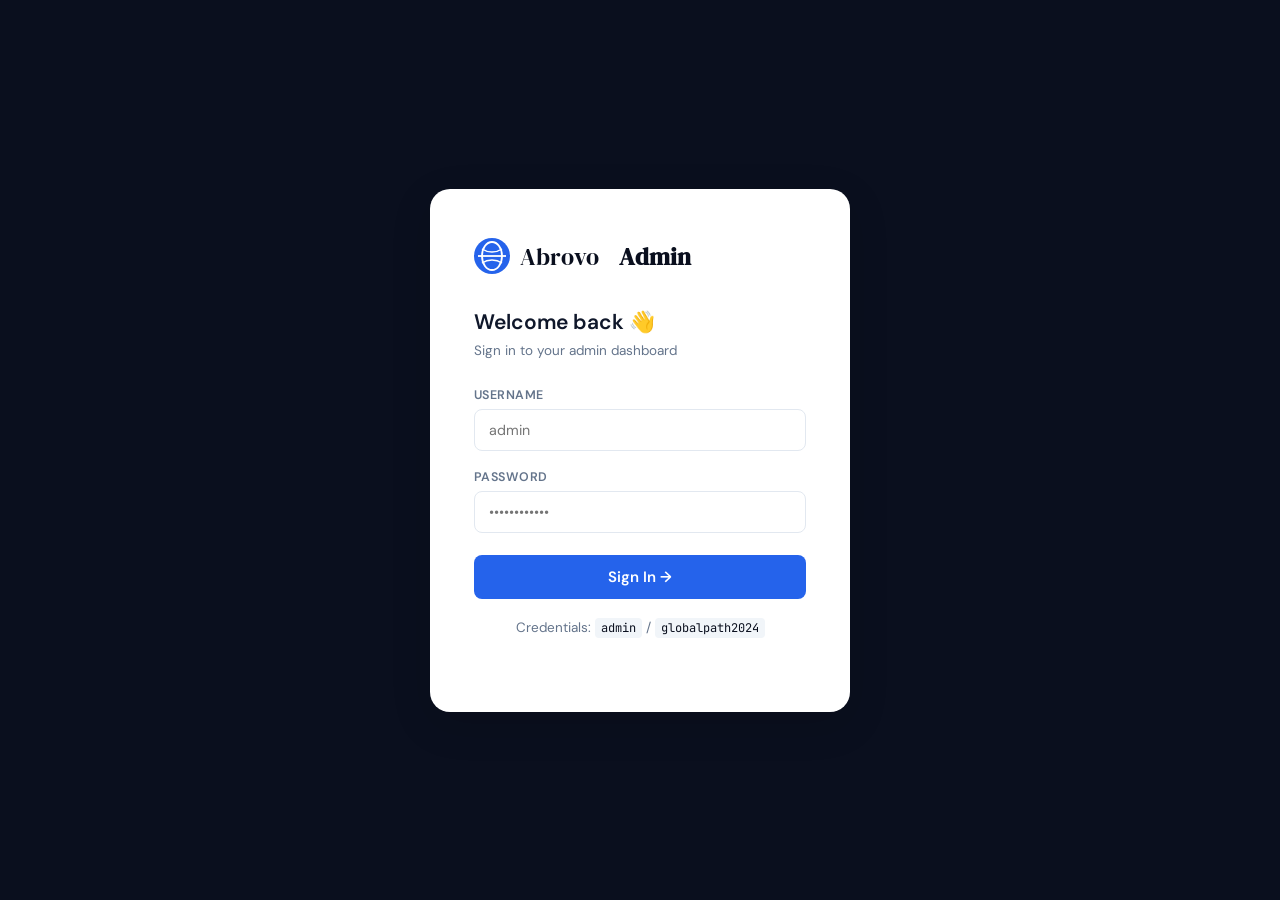
==== admin.html @ 0d35aab9 "admin" ====
<!DOCTYPE html>
<html lang="en">
<head>
<meta charset="UTF-8" />
<meta name="viewport" content="width=device-width, initial-scale=1.0" />
<title>Abrovo Admin — Dashboard</title>
<link href="https://fonts.googleapis.com/css2?family=DM+Sans:ital,opsz,wght@0,9..40,300;0,9..40,400;0,9..40,500;0,9..40,600;0,9..40,700;1,9..40,400&family=DM+Serif+Display:ital@0;1&family=JetBrains+Mono:wght@400;500&display=swap" rel="stylesheet" />
<style>
/* ─── Reset & Variables ─────────────────────────────────────────── */
*, *::before, *::after { box-sizing: border-box; margin: 0; padding: 0; }
:root {
  --navy: #0A0F1E;
  --blue: #2563EB;
  --blue-hover: #1D4ED8;
  --blue-light: #EFF6FF;
  --blue-mid: #DBEAFE;
  --sidebar-bg: #FFFFFF;
  --main-bg: #F1F5F9;
  --white: #FFFFFF;
  --text-primary: #0F172A;
  --text-secondary: #64748B;
  --border: #E2E8F0;
  --success: #10B981;
  --warning: #F59E0B;
  --danger: #EF4444;
  --card-bg: #FFFFFF;
  --sidebar-w: 260px;
  --header-h: 64px;
  --radius: 12px;
  --shadow-sm: 0 1px 3px rgba(0,0,0,.08);
  --shadow: 0 4px 16px rgba(0,0,0,.10);
  --shadow-lg: 0 12px 40px rgba(0,0,0,.14);
}
html { font-size: 15px; }
body { font-family: 'DM Sans', sans-serif; background: var(--main-bg); color: var(--text-primary); min-height: 100vh; overflow-x: hidden; }
a { text-decoration: none; color: inherit; }
button { font-family: inherit; cursor: pointer; border: none; outline: none; }
input, select, textarea { font-family: inherit; }
table { border-collapse: collapse; width: 100%; }
::-webkit-scrollbar { width: 6px; height: 6px; }
::-webkit-scrollbar-track { background: transparent; }
::-webkit-scrollbar-thumb { background: #CBD5E1; border-radius: 99px; }

/* ─── Login Screen ──────────────────────────────────────────────── */
#login-screen {
  position: fixed; inset: 0; background: var(--navy);
  display: flex; align-items: center; justify-content: center;
  z-index: 9999; transition: opacity .4s ease, visibility .4s;
}
#login-screen.hidden { opacity: 0; visibility: hidden; pointer-events: none; }
.login-box {
  background: var(--white); border-radius: 20px; padding: 48px 44px;
  width: 100%; max-width: 420px; box-shadow: var(--shadow-lg);
  animation: slideUp .5s cubic-bezier(.16,1,.3,1);
}
.login-logo { display: flex; align-items: center; gap: 10px; margin-bottom: 32px; }
.login-logo svg { width: 36px; height: 36px; }
.login-logo span { font-family: 'DM Serif Display', serif; font-size: 1.6rem; color: var(--navy); }
.login-box h2 { font-size: 1.4rem; font-weight: 600; margin-bottom: 6px; }
.login-box p { color: var(--text-secondary); font-size: .9rem; margin-bottom: 28px; }
.form-group { margin-bottom: 18px; }
.form-group label { display: block; font-size: .83rem; font-weight: 600; color: var(--text-secondary); margin-bottom: 6px; letter-spacing: .04em; text-transform: uppercase; }
.form-group input { width: 100%; padding: 11px 14px; border: 1.5px solid var(--border); border-radius: 8px; font-size: .95rem; transition: border-color .2s; }
.form-group input:focus { border-color: var(--blue); outline: none; box-shadow: 0 0 0 3px var(--blue-mid); }
.login-error { background: #FEF2F2; border: 1px solid #FECACA; color: #DC2626; border-radius: 8px; padding: 10px 14px; font-size: .88rem; margin-bottom: 16px; display: none; }
.login-error.show { display: block; }
.btn-login { width: 100%; background: var(--blue); color: #fff; padding: 12px; border-radius: 8px; font-size: 1rem; font-weight: 600; transition: background .2s, transform .1s; margin-top: 4px; }
.btn-login:hover { background: var(--blue-hover); }
.btn-login:active { transform: scale(.98); }
.login-hint { text-align: center; margin-top: 20px; color: var(--text-secondary); font-size: .82rem; }
.login-hint code { background: var(--main-bg); padding: 2px 6px; border-radius: 4px; font-family: 'JetBrains Mono', monospace; color: var(--navy); font-size: .8rem; }

/* ─── App Shell ─────────────────────────────────────────────────── */
#app { display: flex; min-height: 100vh; }
#app.hidden { display: none; }

/* ─── Sidebar ───────────────────────────────────────────────────── */
#sidebar {
  width: var(--sidebar-w); background: var(--sidebar-bg);
  border-right: 1px solid var(--border); position: fixed;
  top: 0; left: 0; height: 100vh; display: flex; flex-direction: column;
  z-index: 100; transition: transform .3s cubic-bezier(.16,1,.3,1);
  overflow-y: auto;
}
.sidebar-logo {
  display: flex; align-items: center; gap: 10px;
  padding: 22px 20px 20px; border-bottom: 1px solid var(--border); flex-shrink: 0;
}
.sidebar-logo svg { width: 30px; height: 30px; }
.sidebar-logo span { font-family: 'DM Serif Display', serif; font-size: 1.3rem; color: var(--navy); }
.sidebar-logo .badge { font-size: .68rem; background: var(--blue); color: #fff; border-radius: 4px; padding: 1px 6px; margin-left: 2px; font-family: 'DM Sans', sans-serif; font-weight: 600; }
nav.sidebar-nav { flex: 1; padding: 14px 12px; }
.nav-section-label { font-size: .7rem; font-weight: 700; text-transform: uppercase; letter-spacing: .1em; color: #94A3B8; padding: 10px 10px 6px; }
.nav-link {
  display: flex; align-items: center; gap: 12px; padding: 10px 12px;
  border-radius: 8px; color: var(--text-secondary); font-weight: 500;
  font-size: .93rem; transition: all .18s; cursor: pointer; position: relative; margin-bottom: 2px;
}
.nav-link:hover { background: var(--main-bg); color: var(--text-primary); }
.nav-link.active { background: var(--blue-light); color: var(--blue); font-weight: 600; }
.nav-link .icon { width: 20px; text-align: center; font-size: 1rem; flex-shrink: 0; }
.nav-link .count { margin-left: auto; background: var(--blue); color: #fff; font-size: .7rem; border-radius: 99px; padding: 1px 7px; font-weight: 700; font-family: 'JetBrains Mono', monospace; }
.sidebar-footer { padding: 16px 20px; border-top: 1px solid var(--border); }
.sidebar-admin { display: flex; align-items: center; gap: 10px; }
.admin-avatar { width: 36px; height: 36px; border-radius: 50%; background: linear-gradient(135deg, var(--blue), #7C3AED); display: flex; align-items: center; justify-content: center; color: #fff; font-weight: 700; font-size: .85rem; flex-shrink: 0; }
.admin-info { min-width: 0; }
.admin-name { font-weight: 600; font-size: .88rem; white-space: nowrap; overflow: hidden; text-overflow: ellipsis; }
.admin-role { font-size: .75rem; color: var(--text-secondary); }

/* ─── Header ────────────────────────────────────────────────────── */
#header {
  position: fixed; top: 0; left: var(--sidebar-w); right: 0;
  height: var(--header-h); background: var(--white); border-bottom: 1px solid var(--border);
  display: flex; align-items: center; padding: 0 24px; gap: 16px; z-index: 50;
  transition: left .3s cubic-bezier(.16,1,.3,1);
}
#hamburger { display: none; width: 36px; height: 36px; border-radius: 8px; background: var(--main-bg); align-items: center; justify-content: center; flex-shrink: 0; cursor: pointer; }
#hamburger svg { width: 18px; height: 18px; }
#page-title { font-family: 'DM Serif Display', serif; font-size: 1.25rem; color: var(--navy); flex: 1; }
.header-actions { display: flex; align-items: center; gap: 12px; }
.btn-logout { display: flex; align-items: center; gap: 7px; padding: 8px 16px; border-radius: 8px; background: #FEF2F2; color: #DC2626; font-size: .88rem; font-weight: 600; transition: background .18s; }
.btn-logout:hover { background: #FEE2E2; }

/* ─── Main Content ───────────────────────────────────────────────── */
#main { margin-left: var(--sidebar-w); padding-top: var(--header-h); min-height: 100vh; transition: margin-left .3s cubic-bezier(.16,1,.3,1); }
.page-content { padding: 28px 28px; display: none; animation: fadeIn .3s ease; }
.page-content.active { display: block; }

/* ─── Stat Cards ─────────────────────────────────────────────────── */
.stats-grid { display: grid; grid-template-columns: repeat(4, 1fr); gap: 18px; margin-bottom: 28px; }
.stat-card {
  background: var(--card-bg); border-radius: var(--radius); padding: 22px 22px;
  box-shadow: var(--shadow-sm); border: 1px solid var(--border); position: relative; overflow: hidden;
  transition: transform .2s, box-shadow .2s;
}
.stat-card:hover { transform: translateY(-2px); box-shadow: var(--shadow); }
.stat-card::before { content: ''; position: absolute; top: 0; left: 0; width: 4px; height: 100%; background: var(--accent, var(--blue)); border-radius: 4px 0 0 4px; }
.stat-card-icon { width: 44px; height: 44px; border-radius: 10px; display: flex; align-items: center; justify-content: center; font-size: 1.3rem; margin-bottom: 14px; background: var(--icon-bg, var(--blue-light)); }
.stat-card-value { font-family: 'JetBrains Mono', monospace; font-size: 2rem; font-weight: 700; color: var(--text-primary); line-height: 1; margin-bottom: 4px; }
.stat-card-label { color: var(--text-secondary); font-size: .85rem; font-weight: 500; }
.stat-card-delta { font-size: .78rem; margin-top: 10px; display: flex; align-items: center; gap: 4px; color: var(--success); font-weight: 500; }

/* ─── Section Header ─────────────────────────────────────────────── */
.section-header { display: flex; align-items: center; justify-content: space-between; margin-bottom: 18px; flex-wrap: wrap; gap: 12px; }
.section-title { font-size: 1.05rem; font-weight: 700; color: var(--text-primary); }
.section-subtitle { font-size: .83rem; color: var(--text-secondary); margin-top: 2px; }

/* ─── Table Card ─────────────────────────────────────────────────── */
.table-card { background: var(--card-bg); border-radius: var(--radius); border: 1px solid var(--border); box-shadow: var(--shadow-sm); overflow: hidden; }
.table-toolbar { display: flex; align-items: center; gap: 12px; padding: 16px 20px; border-bottom: 1px solid var(--border); flex-wrap: wrap; }
.search-input-wrap { position: relative; flex: 1; min-width: 200px; }
.search-input-wrap svg { position: absolute; left: 12px; top: 50%; transform: translateY(-50%); color: var(--text-secondary); width: 16px; }
.search-input { width: 100%; padding: 9px 12px 9px 38px; border: 1.5px solid var(--border); border-radius: 8px; font-size: .9rem; transition: border-color .2s; background: var(--main-bg); }
.search-input:focus { border-color: var(--blue); outline: none; box-shadow: 0 0 0 3px var(--blue-mid); background: #fff; }
.filter-select { padding: 9px 12px; border: 1.5px solid var(--border); border-radius: 8px; font-size: .88rem; background: var(--main-bg); color: var(--text-primary); cursor: pointer; }
.filter-select:focus { border-color: var(--blue); outline: none; }
table thead tr { background: #F8FAFC; }
table thead th { padding: 11px 16px; text-align: left; font-size: .78rem; font-weight: 700; text-transform: uppercase; letter-spacing: .07em; color: var(--text-secondary); white-space: nowrap; }
table tbody tr { border-top: 1px solid var(--border); transition: background .15s; }
table tbody tr:hover { background: var(--main-bg); }
table tbody td { padding: 13px 16px; font-size: .9rem; color: var(--text-primary); vertical-align: middle; }
.table-empty { text-align: center; padding: 60px 20px; color: var(--text-secondary); }
.table-empty .empty-icon { font-size: 2.5rem; margin-bottom: 12px; }
.table-empty p { font-size: .9rem; }

/* ─── Badges ─────────────────────────────────────────────────────── */
.badge { display: inline-flex; align-items: center; padding: 3px 10px; border-radius: 99px; font-size: .75rem; font-weight: 600; }
.badge-active { background: #D1FAE5; color: #065F46; }
.badge-inactive { background: #F1F5F9; color: #64748B; }
.badge-new { background: #DBEAFE; color: #1E40AF; }
.badge-contacted { background: #E0E7FF; color: #3730A3; }
.badge-inprogress { background: #FEF3C7; color: #92400E; }
.badge-converted { background: #D1FAE5; color: #065F46; }
.badge-lost { background: #FEE2E2; color: #991B1B; }
.level-tag { display: inline-block; padding: 3px 9px; border-radius: 6px; font-size: .75rem; font-weight: 600; background: var(--blue-light); color: var(--blue); }

/* ─── Action Buttons ─────────────────────────────────────────────── */
.btn { display: inline-flex; align-items: center; gap: 7px; padding: 9px 16px; border-radius: 8px; font-size: .88rem; font-weight: 600; transition: all .18s; cursor: pointer; border: none; }
.btn-primary { background: var(--blue); color: #fff; }
.btn-primary:hover { background: var(--blue-hover); box-shadow: 0 4px 12px rgba(37,99,235,.3); }
.btn-sm { padding: 6px 12px; font-size: .82rem; border-radius: 6px; }
.btn-edit { background: #EFF6FF; color: var(--blue); }
.btn-edit:hover { background: var(--blue-mid); }
.btn-delete { background: #FEF2F2; color: var(--danger); }
.btn-delete:hover { background: #FEE2E2; }
.btn-success { background: #D1FAE5; color: #065F46; }
.btn-outline { background: #fff; color: var(--text-primary); border: 1.5px solid var(--border); }
.btn-outline:hover { border-color: var(--blue); color: var(--blue); }
.actions-cell { display: flex; gap: 6px; }

/* ─── Quick Actions ──────────────────────────────────────────────── */
.quick-actions { display: flex; gap: 12px; flex-wrap: wrap; margin-bottom: 28px; }
.quick-action-btn {
  display: flex; align-items: center; gap: 10px; padding: 16px 20px;
  background: var(--card-bg); border: 1.5px solid var(--border); border-radius: 10px;
  font-size: .9rem; font-weight: 600; transition: all .18s; cursor: pointer; color: var(--text-primary);
}
.quick-action-btn:hover { border-color: var(--blue); color: var(--blue); background: var(--blue-light); transform: translateY(-1px); }
.quick-action-btn svg { width: 18px; height: 18px; }

/* ─── Modal ──────────────────────────────────────────────────────── */
.modal-overlay {
  position: fixed; inset: 0; background: rgba(15,23,42,.55);
  backdrop-filter: blur(4px); z-index: 200;
  display: flex; align-items: center; justify-content: center;
  opacity: 0; visibility: hidden; transition: opacity .25s, visibility .25s;
  padding: 20px;
}
.modal-overlay.open { opacity: 1; visibility: visible; }
.modal {
  background: var(--white); border-radius: 18px; width: 100%; max-width: 680px;
  max-height: 90vh; overflow-y: auto; box-shadow: var(--shadow-lg);
  transform: translateY(16px) scale(.98); transition: transform .3s cubic-bezier(.16,1,.3,1);
}
.modal-overlay.open .modal { transform: translateY(0) scale(1); }
.modal-header { display: flex; align-items: center; justify-content: space-between; padding: 22px 26px 18px; border-bottom: 1px solid var(--border); position: sticky; top: 0; background: #fff; z-index: 2; }
.modal-title { font-size: 1.05rem; font-weight: 700; color: var(--text-primary); }
.modal-close { width: 32px; height: 32px; border-radius: 8px; background: var(--main-bg); display: flex; align-items: center; justify-content: center; cursor: pointer; transition: background .15s; font-size: 1.2rem; color: var(--text-secondary); border: none; }
.modal-close:hover { background: var(--border); }
.modal-body { padding: 22px 26px; }
.modal-footer { padding: 16px 26px 22px; display: flex; gap: 10px; justify-content: flex-end; border-top: 1px solid var(--border); position: sticky; bottom: 0; background: #fff; }

/* ─── Form Fields ─────────────────────────────────────────────────── */
.form-grid { display: grid; grid-template-columns: 1fr 1fr; gap: 16px; }
.form-grid.cols-3 { grid-template-columns: 1fr 1fr 1fr; }
.form-grid.cols-1 { grid-template-columns: 1fr; }
.form-field { display: flex; flex-direction: column; gap: 5px; }
.form-field.span-2 { grid-column: span 2; }
.form-field.span-3 { grid-column: span 3; }
.form-label { font-size: .8rem; font-weight: 600; color: var(--text-secondary); text-transform: uppercase; letter-spacing: .05em; }
.form-control { padding: 9px 12px; border: 1.5px solid var(--border); border-radius: 8px; font-size: .9rem; transition: border-color .2s, box-shadow .2s; color: var(--text-primary); background: #fff; }
.form-control:focus { border-color: var(--blue); outline: none; box-shadow: 0 0 0 3px var(--blue-mid); }
textarea.form-control { resize: vertical; min-height: 80px; }
.form-section { margin-top: 20px; }
.form-section-title { font-size: .88rem; font-weight: 700; color: var(--text-primary); margin-bottom: 14px; padding-bottom: 8px; border-bottom: 1px solid var(--border); display: flex; align-items: center; gap: 8px; }
.checkboxes-grid { display: grid; grid-template-columns: repeat(6, 1fr); gap: 8px; }
.checkbox-item { display: flex; flex-direction: column; align-items: center; gap: 4px; }
.checkbox-item input[type=checkbox] { width: 16px; height: 16px; accent-color: var(--blue); }
.checkbox-item label { font-size: .75rem; color: var(--text-secondary); font-weight: 500; }
.intake-deadline { margin-top: 12px; }
.intake-deadline-row { display: flex; align-items: center; gap: 10px; margin-bottom: 8px; }
.intake-deadline-row label { font-size: .82rem; min-width: 36px; color: var(--text-secondary); font-weight: 600; }
.scholarship-row { display: grid; grid-template-columns: 1fr 1fr 1fr auto; gap: 8px; align-items: center; margin-bottom: 8px; }
.btn-add-row { background: var(--blue-light); color: var(--blue); border: none; border-radius: 6px; padding: 6px 12px; font-size: .82rem; font-weight: 600; cursor: pointer; transition: background .15s; }
.btn-add-row:hover { background: var(--blue-mid); }
.btn-remove-row { background: #FEF2F2; color: var(--danger); border: none; border-radius: 6px; padding: 6px 8px; font-size: .82rem; cursor: pointer; }

/* ─── Inline Status Select ──────────────────────────────────────── */
.status-select { padding: 4px 8px; border-radius: 6px; font-size: .82rem; font-weight: 600; border: 1.5px solid transparent; cursor: pointer; background: transparent; }
.status-select:focus { outline: none; border-color: var(--blue); }

/* ─── Toast ──────────────────────────────────────────────────────── */
#toast-container { position: fixed; bottom: 24px; right: 24px; z-index: 9999; display: flex; flex-direction: column; gap: 10px; pointer-events: none; }
.toast {
  background: var(--navy); color: #fff; padding: 13px 20px; border-radius: 10px;
  font-size: .9rem; font-weight: 500; box-shadow: var(--shadow-lg);
  display: flex; align-items: center; gap: 10px;
  animation: toastIn .35s cubic-bezier(.16,1,.3,1) both;
  pointer-events: auto;
}
.toast.success { background: #022C22; border-left: 4px solid var(--success); }
.toast.error { background: #450A0A; border-left: 4px solid var(--danger); }
.toast.info { background: var(--navy); border-left: 4px solid var(--blue); }
.toast-icon { font-size: 1rem; }
@keyframes toastIn { from { opacity:0; transform: translateY(16px) scale(.96); } to { opacity:1; transform: none; } }
@keyframes toastOut { to { opacity:0; transform: translateY(8px) scale(.96); } }

/* ─── Overview Specific ──────────────────────────────────────────── */
.two-col { display: grid; grid-template-columns: 1fr 1fr; gap: 20px; }
.recent-table-card { background: var(--card-bg); border-radius: var(--radius); border: 1px solid var(--border); box-shadow: var(--shadow-sm); overflow: hidden; }
.card-header { padding: 16px 20px 12px; border-bottom: 1px solid var(--border); font-weight: 700; font-size: .95rem; color: var(--text-primary); display: flex; align-items: center; justify-content: space-between; }
.view-all-link { font-size: .82rem; color: var(--blue); font-weight: 600; cursor: pointer; }
.view-all-link:hover { text-decoration: underline; }

/* ─── Leads Filters ──────────────────────────────────────────────── */
.leads-filters { display: flex; gap: 10px; flex-wrap: wrap; }
.date-input { padding: 9px 12px; border: 1.5px solid var(--border); border-radius: 8px; font-size: .88rem; background: var(--main-bg); color: var(--text-primary); }

/* ─── Sidebar Overlay (mobile) ───────────────────────────────────── */
#sidebar-overlay { display: none; position: fixed; inset: 0; background: rgba(0,0,0,.4); z-index: 99; }

/* ─── Settings Page ──────────────────────────────────────────────── */
.settings-card { background: var(--card-bg); border-radius: var(--radius); border: 1px solid var(--border); padding: 26px; margin-bottom: 20px; }
.settings-card h3 { font-size: 1rem; font-weight: 700; margin-bottom: 18px; color: var(--text-primary); }
.settings-row { display: flex; align-items: center; justify-content: space-between; padding: 14px 0; border-bottom: 1px solid var(--border); }
.settings-row:last-child { border-bottom: none; }
.settings-row-label { font-size: .9rem; font-weight: 500; }
.settings-row-desc { font-size: .8rem; color: var(--text-secondary); margin-top: 2px; }
.toggle { position: relative; width: 42px; height: 24px; }
.toggle input { opacity: 0; width: 0; height: 0; }
.toggle-slider { position: absolute; inset: 0; border-radius: 99px; background: #CBD5E1; cursor: pointer; transition: background .2s; }
.toggle-slider::before { content: ''; position: absolute; width: 18px; height: 18px; border-radius: 50%; background: #fff; top: 3px; left: 3px; transition: transform .2s; box-shadow: var(--shadow-sm); }
.toggle input:checked + .toggle-slider { background: var(--blue); }
.toggle input:checked + .toggle-slider::before { transform: translateX(18px); }

/* ─── Animations ─────────────────────────────────────────────────── */
@keyframes fadeIn { from { opacity:0; transform: translateY(6px); } to { opacity:1; transform: none; } }
@keyframes slideUp { from { opacity:0; transform: translateY(24px); } to { opacity:1; transform: none; } }

/* ─── Responsive ─────────────────────────────────────────────────── */
@media (max-width: 1100px) {
  .stats-grid { grid-template-columns: repeat(2, 1fr); }
  .two-col { grid-template-columns: 1fr; }
  .form-grid.cols-3 { grid-template-columns: 1fr 1fr; }
}
@media (max-width: 768px) {
  #sidebar { transform: translateX(-100%); }
  #sidebar.open { transform: translateX(0); }
  #sidebar-overlay { display: block; opacity: 0; pointer-events: none; transition: opacity .3s; }
  #sidebar-overlay.open { opacity: 1; pointer-events: auto; }
  #header { left: 0; }
  #main { margin-left: 0; }
  #hamburger { display: flex; }
  .stats-grid { grid-template-columns: 1fr 1fr; gap: 12px; }
  .page-content { padding: 18px 14px; }
  .form-grid { grid-template-columns: 1fr; }
  .form-field.span-2, .form-field.span-3 { grid-column: span 1; }
  .checkboxes-grid { grid-template-columns: repeat(4, 1fr); }
  .scholarship-row { grid-template-columns: 1fr 1fr; }
}
@media (max-width: 480px) {
  .stats-grid { grid-template-columns: 1fr; }
  .login-box { padding: 32px 24px; }
}
</style>
</head>
<body>

<!-- ─── Toast Container ─────────────────────────────────────────── -->
<div id="toast-container"></div>

<!-- ─── Login Screen ────────────────────────────────────────────── -->
<div id="login-screen">
  <div class="login-box">
    <div class="login-logo">
      <svg viewBox="0 0 36 36" fill="none" xmlns="http://www.w3.org/2000/svg">
        <circle cx="18" cy="18" r="18" fill="#2563EB"/>
        <ellipse cx="18" cy="18" rx="10" ry="14" stroke="#fff" stroke-width="1.8" fill="none"/>
        <line x1="4" y1="18" x2="32" y2="18" stroke="#fff" stroke-width="1.8"/>
        <path d="M8 11c3 2 6 3 10 3s7-1 10-3" stroke="#fff" stroke-width="1.5" fill="none"/>
        <path d="M8 25c3-2 6-3 10-3s7 1 10 3" stroke="#fff" stroke-width="1.5" fill="none"/>
      </svg>
      <span>Abrovo</span><span class="badge">Admin</span>
    </div>
    <h2>Welcome back 👋</h2>
    <p>Sign in to your admin dashboard</p>
    <div id="login-error" class="login-error">Incorrect username or password. Please try again.</div>
    <div class="form-group">
      <label>Username</label>
      <input type="text" id="login-username" placeholder="admin" autocomplete="username" />
    </div>
    <div class="form-group">
      <label>Password</label>
      <input type="password" id="login-password" placeholder="••••••••••••" autocomplete="current-password" />
    </div>
    <button class="btn-login" onclick="doLogin()">Sign In →</button>
    <p class="login-hint">Credentials: <code>admin</code> / <code>globalpath2024</code></p>
  </div>
</div>

<!-- ─── App Shell ────────────────────────────────────────────────── -->
<div id="app" class="hidden">

  <!-- Sidebar Overlay -->
  <div id="sidebar-overlay" onclick="closeSidebar()"></div>

  <!-- Sidebar -->
  <aside id="sidebar">
    <div class="sidebar-logo">
      <svg viewBox="0 0 36 36" fill="none" xmlns="http://www.w3.org/2000/svg">
        <circle cx="18" cy="18" r="18" fill="#2563EB"/>
        <ellipse cx="18" cy="18" rx="10" ry="14" stroke="#fff" stroke-width="1.8" fill="none"/>
        <line x1="4" y1="18" x2="32" y2="18" stroke="#fff" stroke-width="1.8"/>
        <path d="M8 11c3 2 6 3 10 3s7-1 10-3" stroke="#fff" stroke-width="1.5" fill="none"/>
        <path d="M8 25c3-2 6-3 10-3s7 1 10 3" stroke="#fff" stroke-width="1.5" fill="none"/>
      </svg>
      <span>Abrovo</span><span class="badge">Admin</span>
    </div>
    <nav class="sidebar-nav">
      <div class="nav-section-label">Main</div>
      <a class="nav-link active" data-page="overview" onclick="navigate('overview',this)">
        <span class="icon">📊</span> Overview
      </a>
      <a class="nav-link" data-page="universities" onclick="navigate('universities',this)">
        <span class="icon">🏫</span> Universities
        <span class="count" id="nav-count-universities">0</span>
      </a>
      <a class="nav-link" data-page="programs" onclick="navigate('programs',this)">
        <span class="icon">📚</span> Programs
        <span class="count" id="nav-count-programs">0</span>
      </a>
      <div class="nav-section-label" style="margin-top:10px">CRM</div>
      <a class="nav-link" data-page="leads" onclick="navigate('leads',this)">
        <span class="icon">👥</span> Leads / Enquiries
        <span class="count" id="nav-count-leads">0</span>
      </a>
      <a class="nav-link" data-page="intakes" onclick="navigate('intakes',this)">
        <span class="icon">🗓️</span> Intakes
      </a>
      <div class="nav-section-label" style="margin-top:10px">System</div>
      <a class="nav-link" data-page="settings" onclick="navigate('settings',this)">
        <span class="icon">⚙️</span> Settings
      </a>
    </nav>
    <div class="sidebar-footer">
      <div class="sidebar-admin">
        <div class="admin-avatar">AD</div>
        <div class="admin-info">
          <div class="admin-name">Admin User</div>
          <div class="admin-role">Super Admin</div>
        </div>
      </div>
    </div>
  </aside>

  <!-- Header -->
  <header id="header">
    <button id="hamburger" onclick="toggleSidebar()">
      <svg viewBox="0 0 24 24" fill="none" stroke="currentColor" stroke-width="2" stroke-linecap="round">
        <line x1="3" y1="6" x2="21" y2="6"/><line x1="3" y1="12" x2="21" y2="12"/><line x1="3" y1="18" x2="21" y2="18"/>
      </svg>
    </button>
    <span id="page-title">Overview</span>
    <div class="header-actions">
      <button class="btn-logout" onclick="doLogout()">
        <svg width="15" height="15" viewBox="0 0 24 24" fill="none" stroke="currentColor" stroke-width="2.5" stroke-linecap="round"><path d="M9 21H5a2 2 0 0 1-2-2V5a2 2 0 0 1 2-2h4"/><polyline points="16 17 21 12 16 7"/><line x1="21" y1="12" x2="9" y2="12"/></svg>
        Logout
      </button>
    </div>
  </header>

  <!-- Main -->
  <main id="main">

    <!-- ── Overview ─────────────────────────────────────────────── -->
    <div class="page-content active" id="page-overview">
      <div class="stats-grid">
        <div class="stat-card" style="--accent:#2563EB;--icon-bg:#EFF6FF">
          <div class="stat-card-icon">🏫</div>
          <div class="stat-card-value" id="stat-universities">0</div>
          <div class="stat-card-label">Total Universities</div>
          <div class="stat-card-delta">↑ Active entries</div>
        </div>
        <div class="stat-card" style="--accent:#10B981;--icon-bg:#D1FAE5">
          <div class="stat-card-icon">📚</div>
          <div class="stat-card-value" id="stat-programs">0</div>
          <div class="stat-card-label">Total Programs</div>
          <div class="stat-card-delta" style="color:var(--success)">↑ Across all universities</div>
        </div>
        <div class="stat-card" style="--accent:#F59E0B;--icon-bg:#FEF3C7">
          <div class="stat-card-icon">👥</div>
          <div class="stat-card-value" id="stat-leads-month">0</div>
          <div class="stat-card-label">New Leads This Month</div>
          <div class="stat-card-delta" style="color:var(--warning)">↑ Current month</div>
        </div>
        <div class="stat-card" style="--accent:#8B5CF6;--icon-bg:#EDE9FE">
          <div class="stat-card-icon">⏳</div>
          <div class="stat-card-value" id="stat-pending">0</div>
          <div class="stat-card-label">Pending Applications</div>
          <div class="stat-card-delta" style="color:#8B5CF6">↑ In Progress leads</div>
        </div>
      </div>

      <div class="quick-actions">
        <button class="quick-action-btn" onclick="navigate('universities'); openUniversityModal()">
          <svg viewBox="0 0 24 24" fill="none" stroke="currentColor" stroke-width="2.5" stroke-linecap="round"><line x1="12" y1="5" x2="12" y2="19"/><line x1="5" y1="12" x2="19" y2="12"/></svg>
          Add University
        </button>
        <button class="quick-action-btn" onclick="navigate('programs'); openProgramModal()">
          <svg viewBox="0 0 24 24" fill="none" stroke="currentColor" stroke-width="2.5" stroke-linecap="round"><line x1="12" y1="5" x2="12" y2="19"/><line x1="5" y1="12" x2="19" y2="12"/></svg>
          Add Program
        </button>
        <button class="quick-action-btn" onclick="navigate('leads')">
          <svg viewBox="0 0 24 24" fill="none" stroke="currentColor" stroke-width="2.5" stroke-linecap="round"><path d="M17 21v-2a4 4 0 0 0-4-4H5a4 4 0 0 0-4 4v2"/><circle cx="9" cy="7" r="4"/><path d="M23 21v-2a4 4 0 0 0-3-3.87"/><path d="M16 3.13a4 4 0 0 1 0 7.75"/></svg>
          View All Leads
        </button>
        <button class="quick-action-btn" onclick="exportLeadsCSV()">
          <svg viewBox="0 0 24 24" fill="none" stroke="currentColor" stroke-width="2.5" stroke-linecap="round"><path d="M21 15v4a2 2 0 0 1-2 2H5a2 2 0 0 1-2-2v-4"/><polyline points="7 10 12 15 17 10"/><line x1="12" y1="15" x2="12" y2="3"/></svg>
          Export Leads CSV
        </button>
      </div>

      <div class="section-header">
        <div><div class="section-title">Recent Enquiries</div><div class="section-subtitle">Latest leads from prospective students</div></div>
        <span class="view-all-link" onclick="navigate('leads')">View all →</span>
      </div>
      <div class="table-card">
        <div style="overflow-x:auto">
          <table>
            <thead><tr>
              <th>Name</th><th>Phone</th><th>Destination</th><th>Date</th><th>Status</th>
            </tr></thead>
            <tbody id="recent-leads-tbody">
              <tr><td colspan="5" class="table-empty"><div class="empty-icon">📭</div><p>No leads yet. Add some leads to see them here.</p></td></tr>
            </tbody>
          </table>
        </div>
      </div>
    </div>

    <!-- ── Universities ──────────────────────────────────────────── -->
    <div class="page-content" id="page-universities">
      <div class="section-header">
        <div><div class="section-title">Universities</div><div class="section-subtitle">Manage partner universities</div></div>
        <button class="btn btn-primary" onclick="openUniversityModal()">
          <svg width="15" height="15" viewBox="0 0 24 24" fill="none" stroke="currentColor" stroke-width="2.5" stroke-linecap="round"><line x1="12" y1="5" x2="12" y2="19"/><line x1="5" y1="12" x2="19" y2="12"/></svg>
          Add University
        </button>
      </div>
      <div class="table-card">
        <div class="table-toolbar">
          <div class="search-input-wrap">
            <svg viewBox="0 0 24 24" fill="none" stroke="currentColor" stroke-width="2" stroke-linecap="round"><circle cx="11" cy="11" r="8"/><path d="m21 21-4.35-4.35"/></svg>
            <input class="search-input" type="text" placeholder="Search universities..." id="uni-search" oninput="renderUniversities()" />
          </div>
          <select class="filter-select" id="uni-filter-country" onchange="renderUniversities()">
            <option value="">All Countries</option>
          </select>
          <select class="filter-select" id="uni-filter-status" onchange="renderUniversities()">
            <option value="">All Status</option>
            <option value="Active">Active</option>
            <option value="Inactive">Inactive</option>
          </select>
        </div>
        <div style="overflow-x:auto">
          <table>
            <thead><tr>
              <th>University Name</th><th>Country</th><th>City</th><th>Programs</th><th>Type</th><th>Ranking</th><th>Status</th><th>Actions</th>
            </tr></thead>
            <tbody id="uni-tbody"></tbody>
          </table>
        </div>
      </div>
    </div>

    <!-- ── Programs ──────────────────────────────────────────────── -->
    <div class="page-content" id="page-programs">
      <div class="section-header">
        <div><div class="section-title">Programs</div><div class="section-subtitle">Manage study programs across universities</div></div>
        <button class="btn btn-primary" onclick="openProgramModal()">
          <svg width="15" height="15" viewBox="0 0 24 24" fill="none" stroke="currentColor" stroke-width="2.5" stroke-linecap="round"><line x1="12" y1="5" x2="12" y2="19"/><line x1="5" y1="12" x2="19" y2="12"/></svg>
          Add Program
        </button>
      </div>
      <div class="table-card">
        <div class="table-toolbar">
          <div class="search-input-wrap">
            <svg viewBox="0 0 24 24" fill="none" stroke="currentColor" stroke-width="2" stroke-linecap="round"><circle cx="11" cy="11" r="8"/><path d="m21 21-4.35-4.35"/></svg>
            <input class="search-input" type="text" placeholder="Search programs..." id="prog-search" oninput="renderPrograms()" />
          </div>
          <select class="filter-select" id="prog-filter-level" onchange="renderPrograms()">
            <option value="">All Levels</option>
            <option>Bachelor's</option><option>Master's</option><option>PhD</option><option>Diploma</option>
          </select>
          <select class="filter-select" id="prog-filter-uni" onchange="renderPrograms()">
            <option value="">All Universities</option>
          </select>
        </div>
        <div style="overflow-x:auto">
          <table>
            <thead><tr>
              <th>Program Name</th><th>University</th><th>Level</th><th>Field</th><th>Duration</th><th>Tuition (USD)</th><th>Actions</th>
            </tr></thead>
            <tbody id="prog-tbody"></tbody>
          </table>
        </div>
      </div>
    </div>

    <!-- ── Leads ─────────────────────────────────────────────────── -->
    <div class="page-content" id="page-leads">
      <div class="section-header">
        <div><div class="section-title">Leads / Enquiries</div><div class="section-subtitle">Manage student enquiries and applications</div></div>
        <div style="display:flex;gap:10px">
          <button class="btn btn-outline" onclick="exportLeadsCSV()">
            <svg width="14" height="14" viewBox="0 0 24 24" fill="none" stroke="currentColor" stroke-width="2.5" stroke-linecap="round"><path d="M21 15v4a2 2 0 0 1-2 2H5a2 2 0 0 1-2-2v-4"/><polyline points="7 10 12 15 17 10"/><line x1="12" y1="15" x2="12" y2="3"/></svg>
            Export CSV
          </button>
          <button class="btn btn-primary" onclick="openLeadModal()">
            <svg width="15" height="15" viewBox="0 0 24 24" fill="none" stroke="currentColor" stroke-width="2.5" stroke-linecap="round"><line x1="12" y1="5" x2="12" y2="19"/><line x1="5" y1="12" x2="19" y2="12"/></svg>
            Add Lead
          </button>
        </div>
      </div>
      <div class="table-card">
        <div class="table-toolbar leads-filters">
          <div class="search-input-wrap" style="min-width:180px">
            <svg viewBox="0 0 24 24" fill="none" stroke="currentColor" stroke-width="2" stroke-linecap="round"><circle cx="11" cy="11" r="8"/><path d="m21 21-4.35-4.35"/></svg>
            <input class="search-input" type="text" placeholder="Search leads..." id="lead-search" oninput="renderLeads()" />
          </div>
          <select class="filter-select" id="lead-filter-status" onchange="renderLeads()">
            <option value="">All Status</option>
            <option>New</option><option>Contacted</option><option>In Progress</option><option>Converted</option><option>Lost</option>
          </select>
          <select class="filter-select" id="lead-filter-country" onchange="renderLeads()">
            <option value="">All Countries</option>
          </select>
          <input type="date" class="date-input" id="lead-from" onchange="renderLeads()" title="From date" />
          <input type="date" class="date-input" id="lead-to" onchange="renderLeads()" title="To date" />
          <button class="btn btn-outline btn-sm" onclick="clearLeadFilters()">Reset</button>
        </div>
        <div style="overflow-x:auto">
          <table>
            <thead><tr>
              <th>Name</th><th>Email</th><th>Phone</th><th>Country Interest</th><th>Level</th><th>Date</th><th>Status</th><th>Actions</th>
            </tr></thead>
            <tbody id="lead-tbody"></tbody>
          </table>
        </div>
      </div>
    </div>

    <!-- ── Intakes ────────────────────────────────────────────────── -->
    <div class="page-content" id="page-intakes">
      <div class="section-header">
        <div><div class="section-title">Intakes Calendar</div><div class="section-subtitle">View upcoming program intakes and deadlines</div></div>
      </div>
      <div id="intakes-content" class="table-card" style="padding:20px">
        <p style="color:var(--text-secondary);text-align:center;padding:40px 0">Intake information is pulled from Programs. <span class="view-all-link" onclick="navigate('programs')">Manage Programs →</span></p>
      </div>
    </div>

    <!-- ── Settings ──────────────────────────────────────────────── -->
    <div class="page-content" id="page-settings">
      <div class="section-header">
        <div><div class="section-title">Settings</div><div class="section-subtitle">Configure dashboard preferences</div></div>
      </div>
      <div class="settings-card">
        <h3>General</h3>
        <div class="settings-row">
          <div><div class="settings-row-label">WhatsApp Number</div><div class="settings-row-desc">Used for lead redirects and consultation CTAs</div></div>
          <input class="form-control" style="width:180px" id="setting-wa" value="919748892883" />
        </div>
        <div class="settings-row">
          <div><div class="settings-row-label">Company Name</div><div class="settings-row-desc">Displayed in exported CSV headers</div></div>
          <input class="form-control" style="width:180px" id="setting-company" value="Abrovo" />
        </div>
      </div>
      <div class="settings-card">
        <h3>Notifications</h3>
        <div class="settings-row">
          <div><div class="settings-row-label">New Lead Alerts</div><div class="settings-row-desc">Show toast when a new lead is added</div></div>
          <label class="toggle"><input type="checkbox" checked id="setting-lead-alert"><span class="toggle-slider"></span></label>
        </div>
        <div class="settings-row">
          <div><div class="settings-row-label">Deadline Reminders</div><div class="settings-row-desc">Highlight programs with upcoming deadlines</div></div>
          <label class="toggle"><input type="checkbox" id="setting-deadlines"><span class="toggle-slider"></span></label>
        </div>
      </div>
      <div class="settings-card">
        <h3>Data Management</h3>
        <div class="settings-row">
          <div><div class="settings-row-label">Clear All Data</div><div class="settings-row-desc">Permanently delete all universities, programs, and leads</div></div>
          <button class="btn btn-delete btn-sm" onclick="clearAllData()">Clear Data</button>
        </div>
        <div class="settings-row">
          <div><div class="settings-row-label">Load Sample Data</div><div class="settings-row-desc">Populate with demo universities, programs, and leads</div></div>
          <button class="btn btn-success btn-sm" onclick="loadSampleData()">Load Samples</button>
        </div>
      </div>
      <button class="btn btn-primary" onclick="saveSettings()">Save Settings</button>
    </div>

  </main>
</div>

<!-- ─── University Modal ─────────────────────────────────────────── -->
<div class="modal-overlay" id="modal-university" onclick="handleModalClick(event,'modal-university')">
  <div class="modal">
    <div class="modal-header">
      <span class="modal-title" id="uni-modal-title">Add University</span>
      <button class="modal-close" onclick="closeModal('modal-university')">✕</button>
    </div>
    <div class="modal-body">
      <input type="hidden" id="uni-edit-id" />
      <div class="form-grid">
        <div class="form-field span-2">
          <label class="form-label">University Name *</label>
          <input class="form-control" type="text" id="uni-name" placeholder="e.g. University of Melbourne" />
        </div>
        <div class="form-field">
          <label class="form-label">Country *</label>
          <input class="form-control" type="text" id="uni-country" placeholder="e.g. Australia" />
        </div>
        <div class="form-field">
          <label class="form-label">City</label>
          <input class="form-control" type="text" id="uni-city" placeholder="e.g. Melbourne" />
        </div>
        <div class="form-field">
          <label class="form-label">World Ranking</label>
          <input class="form-control" type="number" id="uni-ranking" placeholder="e.g. 33" />
        </div>
        <div class="form-field">
          <label class="form-label">Acceptance Rate (%)</label>
          <input class="form-control" type="number" id="uni-acceptance" placeholder="e.g. 70" />
        </div>
        <div class="form-field">
          <label class="form-label">University Type</label>
          <select class="form-control" id="uni-type">
            <option>Public</option><option>Private</option>
          </select>
        </div>
        <div class="form-field">
          <label class="form-label">Status</label>
          <select class="form-control" id="uni-status">
            <option>Active</option><option>Inactive</option>
          </select>
        </div>
        <div class="form-field span-2">
          <label class="form-label">Website URL</label>
          <input class="form-control" type="url" id="uni-website" placeholder="https://..." />
        </div>
        <div class="form-field span-2">
          <label class="form-label">Banner Image URL</label>
          <input class="form-control" type="url" id="uni-banner" placeholder="https://..." />
        </div>
        <div class="form-field span-2">
          <label class="form-label">Description</label>
          <textarea class="form-control" id="uni-desc" placeholder="Brief description of the university..."></textarea>
        </div>
      </div>
    </div>
    <div class="modal-footer">
      <button class="btn btn-outline" onclick="closeModal('modal-university')">Cancel</button>
      <button class="btn btn-primary" onclick="saveUniversity()">Save University</button>
    </div>
  </div>
</div>

<!-- ─── Program Modal ────────────────────────────────────────────── -->
<div class="modal-overlay" id="modal-program" onclick="handleModalClick(event,'modal-program')">
  <div class="modal" style="max-width:760px">
    <div class="modal-header">
      <span class="modal-title" id="prog-modal-title">Add Program</span>
      <button class="modal-close" onclick="closeModal('modal-program')">✕</button>
    </div>
    <div class="modal-body">
      <input type="hidden" id="prog-edit-id" />
      <div class="form-grid">
        <div class="form-field span-2">
          <label class="form-label">Program Name *</label>
          <input class="form-control" type="text" id="prog-name" placeholder="e.g. MSc Computer Science" />
        </div>
        <div class="form-field">
          <label class="form-label">University *</label>
          <select class="form-control" id="prog-university"><option value="">Select University</option></select>
        </div>
        <div class="form-field">
          <label class="form-label">Level</label>
          <select class="form-control" id="prog-level">
            <option>Bachelor's</option><option>Master's</option><option>PhD</option><option>Diploma</option>
          </select>
        </div>
        <div class="form-field">
          <label class="form-label">Field of Study</label>
          <input class="form-control" type="text" id="prog-field" placeholder="e.g. Computer Science" />
        </div>
        <div class="form-field">
          <label class="form-label">Duration</label>
          <input class="form-control" type="text" id="prog-duration" placeholder="e.g. 2 years" />
        </div>
        <div class="form-field">
          <label class="form-label">Annual Tuition (USD)</label>
          <input class="form-control" type="number" id="prog-tuition" placeholder="e.g. 28000" />
        </div>
        <div class="form-field">
          <label class="form-label">Currency</label>
          <select class="form-control" id="prog-currency">
            <option>USD</option><option>GBP</option><option>AUD</option><option>CAD</option><option>EUR</option><option>INR</option>
          </select>
        </div>
      </div>

      <!-- Eligibility -->
      <div class="form-section">
        <div class="form-section-title">🎓 Eligibility</div>
        <div class="form-grid cols-3">
          <div class="form-field">
            <label class="form-label">Min GPA</label>
            <input class="form-control" type="number" step="0.1" id="prog-gpa" placeholder="e.g. 3.0" />
          </div>
          <div class="form-field">
            <label class="form-label">IELTS Min</label>
            <input class="form-control" type="number" step="0.5" id="prog-ielts" placeholder="e.g. 6.5" />
          </div>
          <div class="form-field">
            <label class="form-label">TOEFL Min</label>
            <input class="form-control" type="number" id="prog-toefl" placeholder="e.g. 90" />
          </div>
          <div class="form-field">
            <label class="form-label">Work Experience</label>
            <select class="form-control" id="prog-workexp">
              <option value="no">Not Required</option>
              <option value="yes">Required</option>
            </select>
          </div>
        </div>
      </div>

      <!-- Intakes -->
      <div class="form-section">
        <div class="form-section-title">🗓️ Intakes</div>
        <div class="checkboxes-grid" id="intake-checkboxes"></div>
        <div class="intake-deadline" id="intake-deadlines-container"></div>
      </div>

      <!-- Scholarships -->
      <div class="form-section">
        <div class="form-section-title">💰 Scholarships</div>
        <div id="scholarships-list"></div>
        <button class="btn-add-row" onclick="addScholarshipRow()">+ Add Scholarship</button>
      </div>
    </div>
    <div class="modal-footer">
      <button class="btn btn-outline" onclick="closeModal('modal-program')">Cancel</button>
      <button class="btn btn-primary" onclick="saveProgram()">Save Program</button>
    </div>
  </div>
</div>

<!-- ─── Lead Modal ───────────────────────────────────────────────── -->
<div class="modal-overlay" id="modal-lead" onclick="handleModalClick(event,'modal-lead')">
  <div class="modal" style="max-width:580px">
    <div class="modal-header">
      <span class="modal-title" id="lead-modal-title">Add Lead</span>
      <button class="modal-close" onclick="closeModal('modal-lead')">✕</button>
    </div>
    <div class="modal-body">
      <input type="hidden" id="lead-edit-id" />
      <div class="form-grid">
        <div class="form-field">
          <label class="form-label">Full Name *</label>
          <input class="form-control" type="text" id="lead-name" placeholder="e.g. Rahul Sharma" />
        </div>
        <div class="form-field">
          <label class="form-label">Email</label>
          <input class="form-control" type="email" id="lead-email" placeholder="email@example.com" />
        </div>
        <div class="form-field">
          <label class="form-label">Phone *</label>
          <input class="form-control" type="tel" id="lead-phone" placeholder="+91 98765 43210" />
        </div>
        <div class="form-field">
          <label class="form-label">Country Interest</label>
          <input class="form-control" type="text" id="lead-country" placeholder="e.g. UK, Canada" />
        </div>
        <div class="form-field">
          <label class="form-label">Course Level</label>
          <select class="form-control" id="lead-level">
            <option>Bachelor's</option><option>Master's</option><option>PhD</option><option>Diploma</option>
          </select>
        </div>
        <div class="form-field">
          <label class="form-label">Status</label>
          <select class="form-control" id="lead-status">
            <option>New</option><option>Contacted</option><option>In Progress</option><option>Converted</option><option>Lost</option>
          </select>
        </div>
        <div class="form-field span-2">
          <label class="form-label">Notes</label>
          <textarea class="form-control" id="lead-notes" placeholder="Any additional notes..." style="min-height:60px"></textarea>
        </div>
      </div>
    </div>
    <div class="modal-footer">
      <button class="btn btn-outline" onclick="closeModal('modal-lead')">Cancel</button>
      <button class="btn btn-primary" onclick="saveLead()">Save Lead</button>
    </div>
  </div>
</div>

<!-- ─── Confirm Modal ────────────────────────────────────────────── -->
<div class="modal-overlay" id="modal-confirm" onclick="handleModalClick(event,'modal-confirm')">
  <div class="modal" style="max-width:420px">
    <div class="modal-header">
      <span class="modal-title">Confirm Delete</span>
      <button class="modal-close" onclick="closeModal('modal-confirm')">✕</button>
    </div>
    <div class="modal-body">
      <p id="confirm-message" style="color:var(--text-secondary);font-size:.95rem;line-height:1.6"></p>
    </div>
    <div class="modal-footer">
      <button class="btn btn-outline" onclick="closeModal('modal-confirm')">Cancel</button>
      <button class="btn btn-delete" id="confirm-ok-btn">Delete</button>
    </div>
  </div>
</div>

<script>
/* ══════════════════════════════════════════════════════════════
   DATA LAYER
══════════════════════════════════════════════════════════════ */
const MONTHS = ['Jan','Feb','Mar','Apr','May','Jun','Jul','Aug','Sep','Oct','Nov','Dec'];

function load(key) { try { return JSON.parse(localStorage.getItem(key)) || []; } catch { return []; } }
function save(key, data) { localStorage.setItem(key, JSON.stringify(data)); }

let universities = load('abrovo_universities');
let programs     = load('abrovo_programs');
let leads        = load('abrovo_leads');

function saveAll() {
  save('abrovo_universities', universities);
  save('abrovo_programs', programs);
  save('abrovo_leads', leads);
}

function uid() { return Date.now().toString(36) + Math.random().toString(36).slice(2); }

/* ══════════════════════════════════════════════════════════════
   AUTH
══════════════════════════════════════════════════════════════ */
function doLogin() {
  const u = document.getElementById('login-username').value.trim();
  const p = document.getElementById('login-password').value;
  const err = document.getElementById('login-error');
  if (u === 'admin' && p === 'globalpath2024') {
    err.classList.remove('show');
    document.getElementById('login-screen').classList.add('hidden');
    document.getElementById('app').classList.remove('hidden');
    refreshAll();
  } else {
    err.classList.add('show');
    document.getElementById('login-password').value = '';
  }
}
document.getElementById('login-password').addEventListener('keydown', e => { if(e.key==='Enter') doLogin(); });
document.getElementById('login-username').addEventListener('keydown', e => { if(e.key==='Enter') doLogin(); });

function doLogout() {
  document.getElementById('app').classList.add('hidden');
  document.getElementById('login-screen').classList.remove('hidden');
  document.getElementById('login-username').value = '';
  document.getElementById('login-password').value = '';
}

/* ══════════════════════════════════════════════════════════════
   NAVIGATION
══════════════════════════════════════════════════════════════ */
const pageNames = { overview:'Overview', universities:'Universities', programs:'Programs', leads:'Leads / Enquiries', intakes:'Intakes Calendar', settings:'Settings' };

function navigate(page, linkEl) {
  // close mobile sidebar
  closeSidebar();
  // deactivate all
  document.querySelectorAll('.page-content').forEach(p => p.classList.remove('active'));
  document.querySelectorAll('.nav-link').forEach(l => l.classList.remove('active'));
  // activate
  const el = document.getElementById('page-' + page);
  if (el) el.classList.add('active');
  const navLink = linkEl || document.querySelector(`.nav-link[data-page="${page}"]`);
  if (navLink) navLink.classList.add('active');
  document.getElementById('page-title').textContent = pageNames[page] || page;
  // page-specific refresh
  if (page === 'overview') renderOverview();
  if (page === 'universities') renderUniversities();
  if (page === 'programs') { populateUniversityDropdowns(); renderPrograms(); }
  if (page === 'leads') renderLeads();
  if (page === 'intakes') renderIntakes();
}

/* ══════════════════════════════════════════════════════════════
   SIDEBAR / HAMBURGER
══════════════════════════════════════════════════════════════ */
function toggleSidebar() {
  const s = document.getElementById('sidebar');
  const o = document.getElementById('sidebar-overlay');
  s.classList.toggle('open');
  o.classList.toggle('open');
}
function closeSidebar() {
  document.getElementById('sidebar').classList.remove('open');
  document.getElementById('sidebar-overlay').classList.remove('open');
}

/* ══════════════════════════════════════════════════════════════
   TOAST
══════════════════════════════════════════════════════════════ */
function toast(msg, type='success') {
  const icons = { success:'✅', error:'❌', info:'ℹ️' };
  const t = document.createElement('div');
  t.className = `toast ${type}`;
  t.innerHTML = `<span class="toast-icon">${icons[type]}</span> ${msg}`;
  document.getElementById('toast-container').appendChild(t);
  setTimeout(() => { t.style.animation = 'toastOut .3s ease forwards'; setTimeout(() => t.remove(), 300); }, 3200);
}

/* ══════════════════════════════════════════════════════════════
   MODAL HELPERS
══════════════════════════════════════════════════════════════ */
function openModal(id) { document.getElementById(id).classList.add('open'); }
function closeModal(id) { document.getElementById(id).classList.remove('open'); }
function handleModalClick(e, id) { if (e.target.id === id) closeModal(id); }

function confirmDelete(msg, onOk) {
  document.getElementById('confirm-message').textContent = msg;
  const btn = document.getElementById('confirm-ok-btn');
  btn.onclick = () => { onOk(); closeModal('modal-confirm'); };
  openModal('modal-confirm');
}

/* ══════════════════════════════════════════════════════════════
   OVERVIEW
══════════════════════════════════════════════════════════════ */
function renderOverview() {
  const now = new Date();
  const leadsThisMonth = leads.filter(l => {
    const d = new Date(l.date);
    return d.getMonth()===now.getMonth() && d.getFullYear()===now.getFullYear();
  });
  const pending = leads.filter(l => l.status === 'In Progress');
  document.getElementById('stat-universities').textContent = universities.length;
  document.getElementById('stat-programs').textContent = programs.length;
  document.getElementById('stat-leads-month').textContent = leadsThisMonth.length;
  document.getElementById('stat-pending').textContent = pending.length;
  updateNavCounts();

  const recent = [...leads].sort((a,b) => new Date(b.date)-new Date(a.date)).slice(0,6);
  const tbody = document.getElementById('recent-leads-tbody');
  if (!recent.length) {
    tbody.innerHTML = `<tr><td colspan="5" class="table-empty"><div class="empty-icon">📭</div><p>No leads yet.</p></td></tr>`;
    return;
  }
  tbody.innerHTML = recent.map(l => `
    <tr>
      <td><strong>${esc(l.name)}</strong></td>
      <td>${esc(l.phone)}</td>
      <td>${esc(l.country)}</td>
      <td>${formatDate(l.date)}</td>
      <td>${statusBadge(l.status)}</td>
    </tr>`).join('');
}

/* ══════════════════════════════════════════════════════════════
   UNIVERSITIES
══════════════════════════════════════════════════════════════ */
function openUniversityModal(id) {
  clearForm('uni');
  if (id) {
    const u = universities.find(x => x.id === id);
    if (!u) return;
    document.getElementById('uni-edit-id').value = u.id;
    document.getElementById('uni-modal-title').textContent = 'Edit University';
    document.getElementById('uni-name').value = u.name || '';
    document.getElementById('uni-country').value = u.country || '';
    document.getElementById('uni-city').value = u.city || '';
    document.getElementById('uni-ranking').value = u.ranking || '';
    document.getElementById('uni-acceptance').value = u.acceptanceRate || '';
    document.getElementById('uni-type').value = u.type || 'Public';
    document.getElementById('uni-status').value = u.status || 'Active';
    document.getElementById('uni-website').value = u.website || '';
    document.getElementById('uni-banner').value = u.banner || '';
    document.getElementById('uni-desc').value = u.description || '';
  } else {
    document.getElementById('uni-modal-title').textContent = 'Add University';
  }
  openModal('modal-university');
}

function saveUniversity() {
  const name = document.getElementById('uni-name').value.trim();
  const country = document.getElementById('uni-country').value.trim();
  if (!name) { toast('University name is required', 'error'); return; }
  const editId = document.getElementById('uni-edit-id').value;
  const data = {
    id: editId || uid(), name, country,
    city: v('uni-city'), ranking: v('uni-ranking'), acceptanceRate: v('uni-acceptance'),
    type: v('uni-type'), status: v('uni-status'), website: v('uni-website'),
    banner: v('uni-banner'), description: v('uni-desc'),
  };
  if (editId) {
    universities = universities.map(u => u.id === editId ? data : u);
    toast('University updated ✓');
  } else {
    universities.push(data);
    toast('University added successfully ✓');
  }
  saveAll(); closeModal('modal-university');
  renderUniversities(); renderOverview(); updateNavCounts(); populateUniversityDropdowns();
}

function deleteUniversity(id) {
  const u = universities.find(x => x.id === id);
  confirmDelete(`Delete "${u?.name}"? Programs linked to this university will also be removed.`, () => {
    universities = universities.filter(x => x.id !== id);
    programs = programs.filter(p => p.universityId !== id);
    saveAll(); renderUniversities(); renderOverview(); updateNavCounts(); populateUniversityDropdowns();
    toast('University deleted', 'info');
  });
}

function renderUniversities() {
  const q = (document.getElementById('uni-search')?.value||'').toLowerCase();
  const fc = document.getElementById('uni-filter-country')?.value||'';
  const fs = document.getElementById('uni-filter-status')?.value||'';

  // populate country filter
  const cSel = document.getElementById('uni-filter-country');
  const existing = cSel.innerHTML;
  const countries = [...new Set(universities.map(u=>u.country).filter(Boolean))].sort();
  cSel.innerHTML = '<option value="">All Countries</option>' + countries.map(c=>`<option${fc===c?' selected':''}>${c}</option>`).join('');

  let filtered = universities;
  if (q) filtered = filtered.filter(u => u.name.toLowerCase().includes(q) || (u.country||'').toLowerCase().includes(q));
  if (fc) filtered = filtered.filter(u => u.country === fc);
  if (fs) filtered = filtered.filter(u => u.status === fs);

  const tbody = document.getElementById('uni-tbody');
  if (!filtered.length) {
    tbody.innerHTML = `<tr><td colspan="8" class="table-empty"><div class="empty-icon">🏫</div><p>No universities found. Add one above!</p></td></tr>`;
    return;
  }
  tbody.innerHTML = filtered.map(u => {
    const progCount = programs.filter(p => p.universityId === u.id).length;
    return `<tr>
      <td><strong>${esc(u.name)}</strong></td>
      <td>${esc(u.country)}</td>
      <td>${esc(u.city)}</td>
      <td><span style="font-family:'JetBrains Mono',monospace;font-weight:600">${progCount}</span></td>
      <td>${u.type||'—'}</td>
      <td>${u.ranking ? '#'+u.ranking : '—'}</td>
      <td>${u.status==='Active'?'<span class="badge badge-active">Active</span>':'<span class="badge badge-inactive">Inactive</span>'}</td>
      <td><div class="actions-cell">
        <button class="btn btn-edit btn-sm" onclick="openUniversityModal('${u.id}')">✏️ Edit</button>
        <button class="btn btn-delete btn-sm" onclick="deleteUniversity('${u.id}')">🗑️ Del</button>
      </div></td>
    </tr>`;
  }).join('');
}

/* ══════════════════════════════════════════════════════════════
   PROGRAMS
══════════════════════════════════════════════════════════════ */
function buildIntakeCheckboxes() {
  const container = document.getElementById('intake-checkboxes');
  container.innerHTML = MONTHS.map((m,i) => `
    <div class="checkbox-item">
      <input type="checkbox" id="intake-${m}" onchange="updateDeadlineFields()" />
      <label for="intake-${m}">${m}</label>
    </div>`).join('');
}

function updateDeadlineFields() {
  const container = document.getElementById('intake-deadlines-container');
  const checked = MONTHS.filter(m => document.getElementById('intake-'+m)?.checked);
  if (!checked.length) { container.innerHTML = ''; return; }
  container.innerHTML = '<div style="font-size:.8rem;font-weight:600;color:var(--text-secondary);margin-bottom:8px">Application Deadlines</div>' +
    checked.map(m => `
      <div class="intake-deadline-row">
        <label>${m}</label>
        <input class="form-control" type="date" id="deadline-${m}" style="flex:1;padding:7px 10px" />
      </div>`).join('');
}

function addScholarshipRow(name='', amount='', eligibility='') {
  const list = document.getElementById('scholarships-list');
  const id = uid();
  const row = document.createElement('div');
  row.className = 'scholarship-row'; row.id = 'sc-'+id;
  row.innerHTML = `
    <input class="form-control" type="text" placeholder="Scholarship name" value="${esc(name)}" style="padding:7px 10px" />
    <input class="form-control" type="text" placeholder="Amount (e.g. $5,000)" value="${esc(amount)}" style="padding:7px 10px" />
    <input class="form-control" type="text" placeholder="Eligibility criteria" value="${esc(eligibility)}" style="padding:7px 10px" />
    <button class="btn-remove-row" onclick="document.getElementById('sc-${id}').remove()">✕</button>`;
  list.appendChild(row);
}

function openProgramModal(id) {
  clearForm('prog');
  buildIntakeCheckboxes();
  document.getElementById('scholarships-list').innerHTML = '';
  document.getElementById('intake-deadlines-container').innerHTML = '';

  if (id) {
    const p = programs.find(x => x.id === id);
    if (!p) return;
    document.getElementById('prog-edit-id').value = p.id;
    document.getElementById('prog-modal-title').textContent = 'Edit Program';
    document.getElementById('prog-name').value = p.name||'';
    document.getElementById('prog-university').value = p.universityId||'';
    document.getElementById('prog-level').value = p.level||"Bachelor's";
    document.getElementById('prog-field').value = p.field||'';
    document.getElementById('prog-duration').value = p.duration||'';
    document.getElementById('prog-tuition').value = p.tuition||'';
    document.getElementById('prog-currency').value = p.currency||'USD';
    document.getElementById('prog-gpa').value = p.eligibility?.gpa||'';
    document.getElementById('prog-ielts').value = p.eligibility?.ielts||'';
    document.getElementById('prog-toefl').value = p.eligibility?.toefl||'';
    document.getElementById('prog-workexp').value = p.eligibility?.workExp||'no';
    // intakes
    if (p.intakes) {
      p.intakes.forEach(intake => {
        const cb = document.getElementById('intake-'+intake.month);
        if (cb) cb.checked = true;
      });
      updateDeadlineFields();
      setTimeout(() => {
        p.intakes.forEach(intake => {
          const df = document.getElementById('deadline-'+intake.month);
          if (df) df.value = intake.deadline||'';
        });
      }, 50);
    }
    // scholarships
    if (p.scholarships) p.scholarships.forEach(s => addScholarshipRow(s.name, s.amount, s.eligibility));
  } else {
    document.getElementById('prog-modal-title').textContent = 'Add Program';
  }
  openModal('modal-program');
}

function saveProgram() {
  const name = document.getElementById('prog-name').value.trim();
  const uniId = document.getElementById('prog-university').value;
  if (!name) { toast('Program name is required', 'error'); return; }
  if (!uniId) { toast('Please select a university', 'error'); return; }

  const checkedMonths = MONTHS.filter(m => document.getElementById('intake-'+m)?.checked);
  const intakes = checkedMonths.map(m => ({
    month: m,
    deadline: document.getElementById('deadline-'+m)?.value||''
  }));

  const scRows = document.querySelectorAll('#scholarships-list .scholarship-row');
  const scholarships = [...scRows].map(row => {
    const inputs = row.querySelectorAll('input');
    return { name: inputs[0].value, amount: inputs[1].value, eligibility: inputs[2].value };
  }).filter(s => s.name);

  const editId = document.getElementById('prog-edit-id').value;
  const data = {
    id: editId || uid(), name, universityId: uniId,
    level: v('prog-level'), field: v('prog-field'), duration: v('prog-duration'),
    tuition: v('prog-tuition'), currency: v('prog-currency'),
    eligibility: {
      gpa: v('prog-gpa'), ielts: v('prog-ielts'), toefl: v('prog-toefl'), workExp: v('prog-workexp')
    },
    intakes, scholarships
  };
  if (editId) {
    programs = programs.map(p => p.id === editId ? data : p);
    toast('Program updated ✓');
  } else {
    programs.push(data);
    toast('Program added successfully ✓');
  }
  saveAll(); closeModal('modal-program');
  renderPrograms(); renderOverview(); updateNavCounts();
}

function deleteProgram(id) {
  const p = programs.find(x => x.id === id);
  confirmDelete(`Delete program "${p?.name}"? This action cannot be undone.`, () => {
    programs = programs.filter(x => x.id !== id);
    saveAll(); renderPrograms(); renderOverview(); updateNavCounts();
    toast('Program deleted', 'info');
  });
}

function renderPrograms() {
  const q = (document.getElementById('prog-search')?.value||'').toLowerCase();
  const fl = document.getElementById('prog-filter-level')?.value||'';
  const fu = document.getElementById('prog-filter-uni')?.value||'';

  // populate uni filter
  const sel = document.getElementById('prog-filter-uni');
  const uniOptions = universities.map(u => `<option value="${u.id}"${fu===u.id?' selected':''}>${esc(u.name)}</option>`).join('');
  sel.innerHTML = '<option value="">All Universities</option>' + uniOptions;

  let filtered = programs;
  if (q) filtered = filtered.filter(p => p.name.toLowerCase().includes(q) || (p.field||'').toLowerCase().includes(q));
  if (fl) filtered = filtered.filter(p => p.level === fl);
  if (fu) filtered = filtered.filter(p => p.universityId === fu);

  const tbody = document.getElementById('prog-tbody');
  if (!filtered.length) {
    tbody.innerHTML = `<tr><td colspan="7" class="table-empty"><div class="empty-icon">📚</div><p>No programs found. Add one above!</p></td></tr>`;
    return;
  }
  tbody.innerHTML = filtered.map(p => {
    const uni = universities.find(u => u.id === p.universityId);
    return `<tr>
      <td><strong>${esc(p.name)}</strong></td>
      <td>${esc(uni?.name||'—')}</td>
      <td><span class="level-tag">${esc(p.level)}</span></td>
      <td>${esc(p.field||'—')}</td>
      <td>${esc(p.duration||'—')}</td>
      <td><span style="font-family:'JetBrains Mono',monospace">${p.tuition ? '$'+Number(p.tuition).toLocaleString() : '—'}</span></td>
      <td><div class="actions-cell">
        <button class="btn btn-edit btn-sm" onclick="openProgramModal('${p.id}')">✏️ Edit</button>
        <button class="btn btn-delete btn-sm" onclick="deleteProgram('${p.id}')">🗑️ Del</button>
      </div></td>
    </tr>`;
  }).join('');
}

/* ══════════════════════════════════════════════════════════════
   LEADS
══════════════════════════════════════════════════════════════ */
function openLeadModal(id) {
  clearForm('lead');
  if (id) {
    const l = leads.find(x => x.id === id);
    if (!l) return;
    document.getElementById('lead-edit-id').value = l.id;
    document.getElementById('lead-modal-title').textContent = 'Edit Lead';
    document.getElementById('lead-name').value = l.name||'';
    document.getElementById('lead-email').value = l.email||'';
    document.getElementById('lead-phone').value = l.phone||'';
    document.getElementById('lead-country').value = l.country||'';
    document.getElementById('lead-level').value = l.level||"Bachelor's";
    document.getElementById('lead-status').value = l.status||'New';
    document.getElementById('lead-notes').value = l.notes||'';
  } else {
    document.getElementById('lead-modal-title').textContent = 'Add Lead';
  }
  openModal('modal-lead');
}

function saveLead() {
  const name = document.getElementById('lead-name').value.trim();
  const phone = document.getElementById('lead-phone').value.trim();
  if (!name) { toast('Name is required', 'error'); return; }
  const editId = document.getElementById('lead-edit-id').value;
  const data = {
    id: editId || uid(), name, phone,
    email: v('lead-email'), country: v('lead-country'), level: v('lead-level'),
    status: v('lead-status'), notes: v('lead-notes'),
    date: editId ? (leads.find(l=>l.id===editId)?.date || new Date().toISOString()) : new Date().toISOString()
  };
  if (editId) {
    leads = leads.map(l => l.id === editId ? data : l);
    toast('Lead updated ✓');
  } else {
    leads.push(data);
    toast('New lead added ✓');
  }
  saveAll(); closeModal('modal-lead');
  renderLeads(); renderOverview(); updateNavCounts();
}

function deleteLead(id) {
  const l = leads.find(x => x.id === id);
  confirmDelete(`Delete lead "${l?.name}"?`, () => {
    leads = leads.filter(x => x.id !== id);
    saveAll(); renderLeads(); renderOverview(); updateNavCounts();
    toast('Lead deleted', 'info');
  });
}

function updateLeadStatus(id, status) {
  leads = leads.map(l => l.id === id ? { ...l, status } : l);
  saveAll(); renderOverview(); updateNavCounts();
}

function renderLeads() {
  const q = (document.getElementById('lead-search')?.value||'').toLowerCase();
  const fs = document.getElementById('lead-filter-status')?.value||'';
  const fc = document.getElementById('lead-filter-country')?.value||'';
  const from = document.getElementById('lead-from')?.value;
  const to = document.getElementById('lead-to')?.value;

  // populate country filter
  const cSel = document.getElementById('lead-filter-country');
  const countries = [...new Set(leads.map(l=>l.country).filter(Boolean))].sort();
  cSel.innerHTML = '<option value="">All Countries</option>' + countries.map(c=>`<option${fc===c?' selected':''}>${c}</option>`).join('');

  let filtered = leads;
  if (q) filtered = filtered.filter(l => l.name.toLowerCase().includes(q) || (l.email||'').toLowerCase().includes(q) || (l.phone||'').includes(q));
  if (fs) filtered = filtered.filter(l => l.status === fs);
  if (fc) filtered = filtered.filter(l => l.country === fc);
  if (from) filtered = filtered.filter(l => new Date(l.date) >= new Date(from));
  if (to) filtered = filtered.filter(l => new Date(l.date) <= new Date(to+'T23:59:59'));
  filtered = [...filtered].sort((a,b) => new Date(b.date)-new Date(a.date));

  const tbody = document.getElementById('lead-tbody');
  if (!filtered.length) {
    tbody.innerHTML = `<tr><td colspan="8" class="table-empty"><div class="empty-icon">👥</div><p>No leads match your filters.</p></td></tr>`;
    return;
  }
  const statusColors = { 'New':'badge-new','Contacted':'badge-contacted','In Progress':'badge-inprogress','Converted':'badge-converted','Lost':'badge-lost' };
  tbody.innerHTML = filtered.map(l => `<tr>
    <td><strong>${esc(l.name)}</strong></td>
    <td><a href="mailto:${esc(l.email)}" style="color:var(--blue)">${esc(l.email||'—')}</a></td>
    <td>${esc(l.phone)}</td>
    <td>${esc(l.country||'—')}</td>
    <td><span class="level-tag">${esc(l.level)}</span></td>
    <td>${formatDate(l.date)}</td>
    <td>
      <select class="status-select" onchange="updateLeadStatus('${l.id}',this.value)" style="color:${statusSelectColor(l.status)}">
        ${['New','Contacted','In Progress','Converted','Lost'].map(s=>`<option${s===l.status?' selected':''}>${s}</option>`).join('')}
      </select>
    </td>
    <td><div class="actions-cell">
      <button class="btn btn-edit btn-sm" onclick="openLeadModal('${l.id}')">✏️</button>
      <button class="btn btn-delete btn-sm" onclick="deleteLead('${l.id}')">🗑️</button>
    </div></td>
  </tr>`).join('');
}

function clearLeadFilters() {
  document.getElementById('lead-search').value='';
  document.getElementById('lead-filter-status').value='';
  document.getElementById('lead-filter-country').value='';
  document.getElementById('lead-from').value='';
  document.getElementById('lead-to').value='';
  renderLeads();
}

function statusSelectColor(s) {
  const m = {'New':'#1E40AF','Contacted':'#3730A3','In Progress':'#92400E','Converted':'#065F46','Lost':'#991B1B'};
  return m[s]||'inherit';
}

/* ══════════════════════════════════════════════════════════════
   INTAKES
══════════════════════════════════════════════════════════════ */
function renderIntakes() {
  const container = document.getElementById('intakes-content');
  const allIntakes = [];
  programs.forEach(p => {
    if (p.intakes && p.intakes.length) {
      const uni = universities.find(u=>u.id===p.universityId);
      p.intakes.forEach(i => allIntakes.push({
        month: i.month, deadline: i.deadline,
        program: p.name, university: uni?.name||'Unknown', level: p.level
      }));
    }
  });
  if (!allIntakes.length) {
    container.innerHTML = `<p style="color:var(--text-secondary);text-align:center;padding:40px 0">No intake data yet. Add intakes in Programs. <span class="view-all-link" onclick="navigate('programs')">Manage Programs →</span></p>`;
    return;
  }
  const grouped = {};
  MONTHS.forEach(m => { grouped[m] = allIntakes.filter(i=>i.month===m); });
  container.innerHTML = `<div style="overflow-x:auto"><table>
    <thead><tr><th>Month</th><th>Program</th><th>University</th><th>Level</th><th>Deadline</th></tr></thead>
    <tbody>${MONTHS.flatMap(m => grouped[m].map((i,idx) => `<tr>
      ${idx===0 ? `<td rowspan="${grouped[m].length}" style="font-weight:700;color:var(--blue);vertical-align:top;padding-top:16px">${m}</td>` : ''}
      <td>${esc(i.program)}</td>
      <td>${esc(i.university)}</td>
      <td><span class="level-tag">${esc(i.level)}</span></td>
      <td>${i.deadline ? formatDate(i.deadline) : '—'}</td>
    </tr>`)).join('')}</tbody>
  </table></div>`;
}

/* ══════════════════════════════════════════════════════════════
   EXPORT CSV
══════════════════════════════════════════════════════════════ */
function exportLeadsCSV() {
  if (!leads.length) { toast('No leads to export', 'info'); return; }
  const headers = ['Name','Email','Phone','Country Interest','Course Level','Date','Status','Notes'];
  const rows = leads.map(l => [l.name,l.email,l.phone,l.country,l.level,formatDate(l.date),l.status,l.notes||''].map(f => `"${(f||'').replace(/"/g,'""')}"`).join(','));
  const csv = [headers.join(','), ...rows].join('\n');
  const blob = new Blob([csv], {type:'text/csv'});
  const a = document.createElement('a'); a.href = URL.createObjectURL(blob);
  a.download = `abrovo_leads_${new Date().toISOString().slice(0,10)}.csv`;
  a.click(); toast('Leads exported as CSV ✓');
}

/* ══════════════════════════════════════════════════════════════
   SETTINGS
══════════════════════════════════════════════════════════════ */
function saveSettings() { toast('Settings saved ✓'); }

function clearAllData() {
  confirmDelete('This will permanently delete ALL universities, programs, and leads. Are you sure?', () => {
    universities = []; programs = []; leads = []; saveAll();
    refreshAll(); toast('All data cleared', 'info');
  });
}

function loadSampleData() {
  const uIds = [uid(), uid(), uid(), uid()];
  universities = [
    {id:uIds[0],name:'University of Toronto',country:'Canada',city:'Toronto',ranking:18,acceptanceRate:43,type:'Public',status:'Active',website:'https://utoronto.ca',description:'One of the world\'s leading research universities.'},
    {id:uIds[1],name:'University College London',country:'UK',city:'London',ranking:9,acceptanceRate:55,type:'Public',status:'Active',website:'https://ucl.ac.uk',description:'A leading multidisciplinary research university.'},
    {id:uIds[2],name:'University of Melbourne',country:'Australia',city:'Melbourne',ranking:33,acceptanceRate:70,type:'Public',status:'Active',website:'https://unimelb.edu.au',description:'Australia\'s second oldest university.'},
    {id:uIds[3],name:'Northeastern University',country:'USA',city:'Boston',ranking:185,acceptanceRate:18,type:'Private',status:'Active',website:'https://northeastern.edu',description:'A global, experiential research university.'},
  ];
  programs = [
    {id:uid(),universityId:uIds[0],name:'MSc Computer Science',level:"Master's",field:'Computer Science',duration:'2 years',tuition:45000,currency:'CAD',eligibility:{gpa:'3.0',ielts:'7.0',toefl:'100',workExp:'no'},intakes:[{month:'Sep',deadline:'2024-01-31'},{month:'Jan',deadline:'2024-08-31'}],scholarships:[{name:'OSAP Grant',amount:'$5,000',eligibility:'Canadian residents'}]},
    {id:uid(),universityId:uIds[1],name:'LLM International Law',level:"Master's",field:'Law',duration:'1 year',tuition:28000,currency:'GBP',eligibility:{gpa:'3.5',ielts:'7.5',toefl:'109',workExp:'no'},intakes:[{month:'Sep',deadline:'2024-03-31'}],scholarships:[]},
    {id:uid(),universityId:uIds[2],name:'Bachelor of Commerce',level:"Bachelor's",field:'Business',duration:'3 years',tuition:38000,currency:'AUD',eligibility:{gpa:'3.0',ielts:'6.5',toefl:'79',workExp:'no'},intakes:[{month:'Feb',deadline:'2023-10-31'},{month:'Jul',deadline:'2024-03-31'}],scholarships:[{name:'Melbourne International Scholarship',amount:'AUD 10,000',eligibility:'International students with GPA 3.8+'}]},
    {id:uid(),universityId:uIds[3],name:'MS Data Science',level:"Master's",field:'Data Science',duration:'2 years',tuition:55000,currency:'USD',eligibility:{gpa:'3.3',ielts:'7.0',toefl:'100',workExp:'yes'},intakes:[{month:'Sep',deadline:'2024-01-15'},{month:'Jan',deadline:'2024-09-15'}],scholarships:[]},
  ];
  leads = [
    {id:uid(),name:'Priya Mehta',email:'priya@email.com',phone:'+91 98765 43210',country:'Canada',level:"Master's",status:'New',date:new Date().toISOString(),notes:'Interested in CS programs'},
    {id:uid(),name:'Arjun Singh',email:'arjun@email.com',phone:'+91 87654 32109',country:'UK',level:"Master's",status:'Contacted',date:new Date(Date.now()-2*864e5).toISOString(),notes:'Wants law programs'},
    {id:uid(),name:'Sneha Kapoor',email:'sneha@email.com',phone:'+91 76543 21098',country:'Australia',level:"Bachelor's",status:'In Progress',date:new Date(Date.now()-5*864e5).toISOString(),notes:'Commerce background'},
    {id:uid(),name:'Rahul Verma',email:'rahul@email.com',phone:'+91 65432 10987',country:'USA',level:"Master's",status:'Converted',date:new Date(Date.now()-10*864e5).toISOString(),notes:'Admitted to Northeastern'},
    {id:uid(),name:'Ananya Das',email:'ananya@email.com',phone:'+91 54321 09876',country:'Germany',level:"PhD",status:'New',date:new Date(Date.now()-1*864e5).toISOString(),notes:'Research in AI'},
  ];
  saveAll(); refreshAll(); toast('Sample data loaded successfully ✓');
}

/* ══════════════════════════════════════════════════════════════
   HELPERS
══════════════════════════════════════════════════════════════ */
function v(id) { const el = document.getElementById(id); return el ? el.value : ''; }
function esc(s) { if (!s) return ''; return String(s).replace(/&/g,'&amp;').replace(/</g,'&lt;').replace(/>/g,'&gt;').replace(/"/g,'&quot;'); }
function formatDate(d) { if (!d) return '—'; try { return new Date(d).toLocaleDateString('en-IN',{day:'2-digit',month:'short',year:'numeric'}); } catch { return d; } }
function statusBadge(s) {
  const m = {'New':'badge-new','Contacted':'badge-contacted','In Progress':'badge-inprogress','Converted':'badge-converted','Lost':'badge-lost'};
  return `<span class="badge ${m[s]||'badge-new'}">${esc(s)}</span>`;
}
function clearForm(prefix) {
  document.querySelectorAll(`[id^="${prefix}-"]`).forEach(el => {
    if (el.type==='checkbox') el.checked=false;
    else if (el.tagName==='SELECT') el.selectedIndex=0;
    else el.value='';
  });
}
function updateNavCounts() {
  document.getElementById('nav-count-universities').textContent = universities.length;
  document.getElementById('nav-count-programs').textContent = programs.length;
  document.getElementById('nav-count-leads').textContent = leads.length;
}
function populateUniversityDropdowns() {
  ['prog-university'].forEach(id => {
    const sel = document.getElementById(id);
    if (!sel) return;
    const cur = sel.value;
    sel.innerHTML = '<option value="">Select University</option>' + universities.map(u=>`<option value="${u.id}"${cur===u.id?' selected':''}>${esc(u.name)}</option>`).join('');
  });
}
function refreshAll() {
  updateNavCounts();
  renderOverview();
}

/* ══════════════════════════════════════════════════════════════
   INIT
══════════════════════════════════════════════════════════════ */
window.addEventListener('DOMContentLoaded', () => {
  buildIntakeCheckboxes();
  updateNavCounts();
});
</script>
</body>
</html>
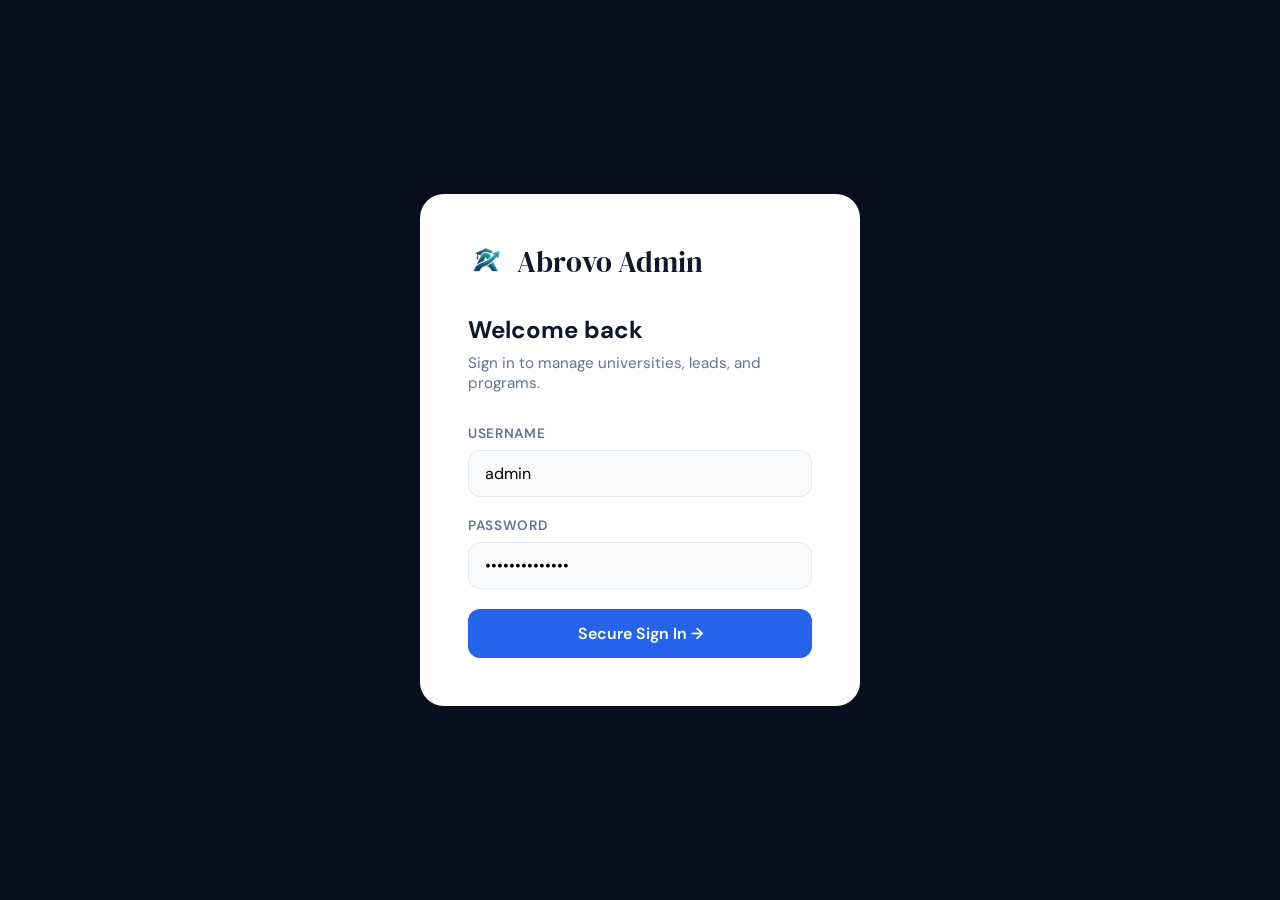
==== commit bfb7c06a: "final push" ====
--- a/admin.html
+++ b/admin.html
@@ -1,1542 +1,412 @@
 <!DOCTYPE html>
 <html lang="en">
 <head>
-<meta charset="UTF-8" />
-<meta name="viewport" content="width=device-width, initial-scale=1.0" />
-<title>Abrovo Admin — Dashboard</title>
-<link href="https://fonts.googleapis.com/css2?family=DM+Sans:ital,opsz,wght@0,9..40,300;0,9..40,400;0,9..40,500;0,9..40,600;0,9..40,700;1,9..40,400&family=DM+Serif+Display:ital@0;1&family=JetBrains+Mono:wght@400;500&display=swap" rel="stylesheet" />
-<style>
-/* ─── Reset & Variables ─────────────────────────────────────────── */
-*, *::before, *::after { box-sizing: border-box; margin: 0; padding: 0; }
-:root {
-  --navy: #0A0F1E;
-  --blue: #2563EB;
-  --blue-hover: #1D4ED8;
-  --blue-light: #EFF6FF;
-  --blue-mid: #DBEAFE;
-  --sidebar-bg: #FFFFFF;
-  --main-bg: #F1F5F9;
-  --white: #FFFFFF;
-  --text-primary: #0F172A;
-  --text-secondary: #64748B;
-  --border: #E2E8F0;
-  --success: #10B981;
-  --warning: #F59E0B;
-  --danger: #EF4444;
-  --card-bg: #FFFFFF;
-  --sidebar-w: 260px;
-  --header-h: 64px;
-  --radius: 12px;
-  --shadow-sm: 0 1px 3px rgba(0,0,0,.08);
-  --shadow: 0 4px 16px rgba(0,0,0,.10);
-  --shadow-lg: 0 12px 40px rgba(0,0,0,.14);
-}
-html { font-size: 15px; }
-body { font-family: 'DM Sans', sans-serif; background: var(--main-bg); color: var(--text-primary); min-height: 100vh; overflow-x: hidden; }
-a { text-decoration: none; color: inherit; }
-button { font-family: inherit; cursor: pointer; border: none; outline: none; }
-input, select, textarea { font-family: inherit; }
-table { border-collapse: collapse; width: 100%; }
-::-webkit-scrollbar { width: 6px; height: 6px; }
-::-webkit-scrollbar-track { background: transparent; }
-::-webkit-scrollbar-thumb { background: #CBD5E1; border-radius: 99px; }
-
-/* ─── Login Screen ──────────────────────────────────────────────── */
-#login-screen {
-  position: fixed; inset: 0; background: var(--navy);
-  display: flex; align-items: center; justify-content: center;
-  z-index: 9999; transition: opacity .4s ease, visibility .4s;
-}
-#login-screen.hidden { opacity: 0; visibility: hidden; pointer-events: none; }
-.login-box {
-  background: var(--white); border-radius: 20px; padding: 48px 44px;
-  width: 100%; max-width: 420px; box-shadow: var(--shadow-lg);
-  animation: slideUp .5s cubic-bezier(.16,1,.3,1);
-}
-.login-logo { display: flex; align-items: center; gap: 10px; margin-bottom: 32px; }
-.login-logo svg { width: 36px; height: 36px; }
-.login-logo span { font-family: 'DM Serif Display', serif; font-size: 1.6rem; color: var(--navy); }
-.login-box h2 { font-size: 1.4rem; font-weight: 600; margin-bottom: 6px; }
-.login-box p { color: var(--text-secondary); font-size: .9rem; margin-bottom: 28px; }
-.form-group { margin-bottom: 18px; }
-.form-group label { display: block; font-size: .83rem; font-weight: 600; color: var(--text-secondary); margin-bottom: 6px; letter-spacing: .04em; text-transform: uppercase; }
-.form-group input { width: 100%; padding: 11px 14px; border: 1.5px solid var(--border); border-radius: 8px; font-size: .95rem; transition: border-color .2s; }
-.form-group input:focus { border-color: var(--blue); outline: none; box-shadow: 0 0 0 3px var(--blue-mid); }
-.login-error { background: #FEF2F2; border: 1px solid #FECACA; color: #DC2626; border-radius: 8px; padding: 10px 14px; font-size: .88rem; margin-bottom: 16px; display: none; }
-.login-error.show { display: block; }
-.btn-login { width: 100%; background: var(--blue); color: #fff; padding: 12px; border-radius: 8px; font-size: 1rem; font-weight: 600; transition: background .2s, transform .1s; margin-top: 4px; }
-.btn-login:hover { background: var(--blue-hover); }
-.btn-login:active { transform: scale(.98); }
-.login-hint { text-align: center; margin-top: 20px; color: var(--text-secondary); font-size: .82rem; }
-.login-hint code { background: var(--main-bg); padding: 2px 6px; border-radius: 4px; font-family: 'JetBrains Mono', monospace; color: var(--navy); font-size: .8rem; }
-
-/* ─── App Shell ─────────────────────────────────────────────────── */
-#app { display: flex; min-height: 100vh; }
-#app.hidden { display: none; }
-
-/* ─── Sidebar ───────────────────────────────────────────────────── */
-#sidebar {
-  width: var(--sidebar-w); background: var(--sidebar-bg);
-  border-right: 1px solid var(--border); position: fixed;
-  top: 0; left: 0; height: 100vh; display: flex; flex-direction: column;
-  z-index: 100; transition: transform .3s cubic-bezier(.16,1,.3,1);
-  overflow-y: auto;
-}
-.sidebar-logo {
-  display: flex; align-items: center; gap: 10px;
-  padding: 22px 20px 20px; border-bottom: 1px solid var(--border); flex-shrink: 0;
-}
-.sidebar-logo svg { width: 30px; height: 30px; }
-.sidebar-logo span { font-family: 'DM Serif Display', serif; font-size: 1.3rem; color: var(--navy); }
-.sidebar-logo .badge { font-size: .68rem; background: var(--blue); color: #fff; border-radius: 4px; padding: 1px 6px; margin-left: 2px; font-family: 'DM Sans', sans-serif; font-weight: 600; }
-nav.sidebar-nav { flex: 1; padding: 14px 12px; }
-.nav-section-label { font-size: .7rem; font-weight: 700; text-transform: uppercase; letter-spacing: .1em; color: #94A3B8; padding: 10px 10px 6px; }
-.nav-link {
-  display: flex; align-items: center; gap: 12px; padding: 10px 12px;
-  border-radius: 8px; color: var(--text-secondary); font-weight: 500;
-  font-size: .93rem; transition: all .18s; cursor: pointer; position: relative; margin-bottom: 2px;
-}
-.nav-link:hover { background: var(--main-bg); color: var(--text-primary); }
-.nav-link.active { background: var(--blue-light); color: var(--blue); font-weight: 600; }
-.nav-link .icon { width: 20px; text-align: center; font-size: 1rem; flex-shrink: 0; }
-.nav-link .count { margin-left: auto; background: var(--blue); color: #fff; font-size: .7rem; border-radius: 99px; padding: 1px 7px; font-weight: 700; font-family: 'JetBrains Mono', monospace; }
-.sidebar-footer { padding: 16px 20px; border-top: 1px solid var(--border); }
-.sidebar-admin { display: flex; align-items: center; gap: 10px; }
-.admin-avatar { width: 36px; height: 36px; border-radius: 50%; background: linear-gradient(135deg, var(--blue), #7C3AED); display: flex; align-items: center; justify-content: center; color: #fff; font-weight: 700; font-size: .85rem; flex-shrink: 0; }
-.admin-info { min-width: 0; }
-.admin-name { font-weight: 600; font-size: .88rem; white-space: nowrap; overflow: hidden; text-overflow: ellipsis; }
-.admin-role { font-size: .75rem; color: var(--text-secondary); }
-
-/* ─── Header ────────────────────────────────────────────────────── */
-#header {
-  position: fixed; top: 0; left: var(--sidebar-w); right: 0;
-  height: var(--header-h); background: var(--white); border-bottom: 1px solid var(--border);
-  display: flex; align-items: center; padding: 0 24px; gap: 16px; z-index: 50;
-  transition: left .3s cubic-bezier(.16,1,.3,1);
-}
-#hamburger { display: none; width: 36px; height: 36px; border-radius: 8px; background: var(--main-bg); align-items: center; justify-content: center; flex-shrink: 0; cursor: pointer; }
-#hamburger svg { width: 18px; height: 18px; }
-#page-title { font-family: 'DM Serif Display', serif; font-size: 1.25rem; color: var(--navy); flex: 1; }
-.header-actions { display: flex; align-items: center; gap: 12px; }
-.btn-logout { display: flex; align-items: center; gap: 7px; padding: 8px 16px; border-radius: 8px; background: #FEF2F2; color: #DC2626; font-size: .88rem; font-weight: 600; transition: background .18s; }
-.btn-logout:hover { background: #FEE2E2; }
-
-/* ─── Main Content ───────────────────────────────────────────────── */
-#main { margin-left: var(--sidebar-w); padding-top: var(--header-h); min-height: 100vh; transition: margin-left .3s cubic-bezier(.16,1,.3,1); }
-.page-content { padding: 28px 28px; display: none; animation: fadeIn .3s ease; }
-.page-content.active { display: block; }
-
-/* ─── Stat Cards ─────────────────────────────────────────────────── */
-.stats-grid { display: grid; grid-template-columns: repeat(4, 1fr); gap: 18px; margin-bottom: 28px; }
-.stat-card {
-  background: var(--card-bg); border-radius: var(--radius); padding: 22px 22px;
-  box-shadow: var(--shadow-sm); border: 1px solid var(--border); position: relative; overflow: hidden;
-  transition: transform .2s, box-shadow .2s;
-}
-.stat-card:hover { transform: translateY(-2px); box-shadow: var(--shadow); }
-.stat-card::before { content: ''; position: absolute; top: 0; left: 0; width: 4px; height: 100%; background: var(--accent, var(--blue)); border-radius: 4px 0 0 4px; }
-.stat-card-icon { width: 44px; height: 44px; border-radius: 10px; display: flex; align-items: center; justify-content: center; font-size: 1.3rem; margin-bottom: 14px; background: var(--icon-bg, var(--blue-light)); }
-.stat-card-value { font-family: 'JetBrains Mono', monospace; font-size: 2rem; font-weight: 700; color: var(--text-primary); line-height: 1; margin-bottom: 4px; }
-.stat-card-label { color: var(--text-secondary); font-size: .85rem; font-weight: 500; }
-.stat-card-delta { font-size: .78rem; margin-top: 10px; display: flex; align-items: center; gap: 4px; color: var(--success); font-weight: 500; }
-
-/* ─── Section Header ─────────────────────────────────────────────── */
-.section-header { display: flex; align-items: center; justify-content: space-between; margin-bottom: 18px; flex-wrap: wrap; gap: 12px; }
-.section-title { font-size: 1.05rem; font-weight: 700; color: var(--text-primary); }
-.section-subtitle { font-size: .83rem; color: var(--text-secondary); margin-top: 2px; }
-
-/* ─── Table Card ─────────────────────────────────────────────────── */
-.table-card { background: var(--card-bg); border-radius: var(--radius); border: 1px solid var(--border); box-shadow: var(--shadow-sm); overflow: hidden; }
-.table-toolbar { display: flex; align-items: center; gap: 12px; padding: 16px 20px; border-bottom: 1px solid var(--border); flex-wrap: wrap; }
-.search-input-wrap { position: relative; flex: 1; min-width: 200px; }
-.search-input-wrap svg { position: absolute; left: 12px; top: 50%; transform: translateY(-50%); color: var(--text-secondary); width: 16px; }
-.search-input { width: 100%; padding: 9px 12px 9px 38px; border: 1.5px solid var(--border); border-radius: 8px; font-size: .9rem; transition: border-color .2s; background: var(--main-bg); }
-.search-input:focus { border-color: var(--blue); outline: none; box-shadow: 0 0 0 3px var(--blue-mid); background: #fff; }
-.filter-select { padding: 9px 12px; border: 1.5px solid var(--border); border-radius: 8px; font-size: .88rem; background: var(--main-bg); color: var(--text-primary); cursor: pointer; }
-.filter-select:focus { border-color: var(--blue); outline: none; }
-table thead tr { background: #F8FAFC; }
-table thead th { padding: 11px 16px; text-align: left; font-size: .78rem; font-weight: 700; text-transform: uppercase; letter-spacing: .07em; color: var(--text-secondary); white-space: nowrap; }
-table tbody tr { border-top: 1px solid var(--border); transition: background .15s; }
-table tbody tr:hover { background: var(--main-bg); }
-table tbody td { padding: 13px 16px; font-size: .9rem; color: var(--text-primary); vertical-align: middle; }
-.table-empty { text-align: center; padding: 60px 20px; color: var(--text-secondary); }
-.table-empty .empty-icon { font-size: 2.5rem; margin-bottom: 12px; }
-.table-empty p { font-size: .9rem; }
-
-/* ─── Badges ─────────────────────────────────────────────────────── */
-.badge { display: inline-flex; align-items: center; padding: 3px 10px; border-radius: 99px; font-size: .75rem; font-weight: 600; }
-.badge-active { background: #D1FAE5; color: #065F46; }
-.badge-inactive { background: #F1F5F9; color: #64748B; }
-.badge-new { background: #DBEAFE; color: #1E40AF; }
-.badge-contacted { background: #E0E7FF; color: #3730A3; }
-.badge-inprogress { background: #FEF3C7; color: #92400E; }
-.badge-converted { background: #D1FAE5; color: #065F46; }
-.badge-lost { background: #FEE2E2; color: #991B1B; }
-.level-tag { display: inline-block; padding: 3px 9px; border-radius: 6px; font-size: .75rem; font-weight: 600; background: var(--blue-light); color: var(--blue); }
-
-/* ─── Action Buttons ─────────────────────────────────────────────── */
-.btn { display: inline-flex; align-items: center; gap: 7px; padding: 9px 16px; border-radius: 8px; font-size: .88rem; font-weight: 600; transition: all .18s; cursor: pointer; border: none; }
-.btn-primary { background: var(--blue); color: #fff; }
-.btn-primary:hover { background: var(--blue-hover); box-shadow: 0 4px 12px rgba(37,99,235,.3); }
-.btn-sm { padding: 6px 12px; font-size: .82rem; border-radius: 6px; }
-.btn-edit { background: #EFF6FF; color: var(--blue); }
-.btn-edit:hover { background: var(--blue-mid); }
-.btn-delete { background: #FEF2F2; color: var(--danger); }
-.btn-delete:hover { background: #FEE2E2; }
-.btn-success { background: #D1FAE5; color: #065F46; }
-.btn-outline { background: #fff; color: var(--text-primary); border: 1.5px solid var(--border); }
-.btn-outline:hover { border-color: var(--blue); color: var(--blue); }
-.actions-cell { display: flex; gap: 6px; }
-
-/* ─── Quick Actions ──────────────────────────────────────────────── */
-.quick-actions { display: flex; gap: 12px; flex-wrap: wrap; margin-bottom: 28px; }
-.quick-action-btn {
-  display: flex; align-items: center; gap: 10px; padding: 16px 20px;
-  background: var(--card-bg); border: 1.5px solid var(--border); border-radius: 10px;
-  font-size: .9rem; font-weight: 600; transition: all .18s; cursor: pointer; color: var(--text-primary);
-}
-.quick-action-btn:hover { border-color: var(--blue); color: var(--blue); background: var(--blue-light); transform: translateY(-1px); }
-.quick-action-btn svg { width: 18px; height: 18px; }
-
-/* ─── Modal ──────────────────────────────────────────────────────── */
-.modal-overlay {
-  position: fixed; inset: 0; background: rgba(15,23,42,.55);
-  backdrop-filter: blur(4px); z-index: 200;
-  display: flex; align-items: center; justify-content: center;
-  opacity: 0; visibility: hidden; transition: opacity .25s, visibility .25s;
-  padding: 20px;
-}
-.modal-overlay.open { opacity: 1; visibility: visible; }
-.modal {
-  background: var(--white); border-radius: 18px; width: 100%; max-width: 680px;
-  max-height: 90vh; overflow-y: auto; box-shadow: var(--shadow-lg);
-  transform: translateY(16px) scale(.98); transition: transform .3s cubic-bezier(.16,1,.3,1);
-}
-.modal-overlay.open .modal { transform: translateY(0) scale(1); }
-.modal-header { display: flex; align-items: center; justify-content: space-between; padding: 22px 26px 18px; border-bottom: 1px solid var(--border); position: sticky; top: 0; background: #fff; z-index: 2; }
-.modal-title { font-size: 1.05rem; font-weight: 700; color: var(--text-primary); }
-.modal-close { width: 32px; height: 32px; border-radius: 8px; background: var(--main-bg); display: flex; align-items: center; justify-content: center; cursor: pointer; transition: background .15s; font-size: 1.2rem; color: var(--text-secondary); border: none; }
-.modal-close:hover { background: var(--border); }
-.modal-body { padding: 22px 26px; }
-.modal-footer { padding: 16px 26px 22px; display: flex; gap: 10px; justify-content: flex-end; border-top: 1px solid var(--border); position: sticky; bottom: 0; background: #fff; }
-
-/* ─── Form Fields ─────────────────────────────────────────────────── */
-.form-grid { display: grid; grid-template-columns: 1fr 1fr; gap: 16px; }
-.form-grid.cols-3 { grid-template-columns: 1fr 1fr 1fr; }
-.form-grid.cols-1 { grid-template-columns: 1fr; }
-.form-field { display: flex; flex-direction: column; gap: 5px; }
-.form-field.span-2 { grid-column: span 2; }
-.form-field.span-3 { grid-column: span 3; }
-.form-label { font-size: .8rem; font-weight: 600; color: var(--text-secondary); text-transform: uppercase; letter-spacing: .05em; }
-.form-control { padding: 9px 12px; border: 1.5px solid var(--border); border-radius: 8px; font-size: .9rem; transition: border-color .2s, box-shadow .2s; color: var(--text-primary); background: #fff; }
-.form-control:focus { border-color: var(--blue); outline: none; box-shadow: 0 0 0 3px var(--blue-mid); }
-textarea.form-control { resize: vertical; min-height: 80px; }
-.form-section { margin-top: 20px; }
-.form-section-title { font-size: .88rem; font-weight: 700; color: var(--text-primary); margin-bottom: 14px; padding-bottom: 8px; border-bottom: 1px solid var(--border); display: flex; align-items: center; gap: 8px; }
-.checkboxes-grid { display: grid; grid-template-columns: repeat(6, 1fr); gap: 8px; }
-.checkbox-item { display: flex; flex-direction: column; align-items: center; gap: 4px; }
-.checkbox-item input[type=checkbox] { width: 16px; height: 16px; accent-color: var(--blue); }
-.checkbox-item label { font-size: .75rem; color: var(--text-secondary); font-weight: 500; }
-.intake-deadline { margin-top: 12px; }
-.intake-deadline-row { display: flex; align-items: center; gap: 10px; margin-bottom: 8px; }
-.intake-deadline-row label { font-size: .82rem; min-width: 36px; color: var(--text-secondary); font-weight: 600; }
-.scholarship-row { display: grid; grid-template-columns: 1fr 1fr 1fr auto; gap: 8px; align-items: center; margin-bottom: 8px; }
-.btn-add-row { background: var(--blue-light); color: var(--blue); border: none; border-radius: 6px; padding: 6px 12px; font-size: .82rem; font-weight: 600; cursor: pointer; transition: background .15s; }
-.btn-add-row:hover { background: var(--blue-mid); }
-.btn-remove-row { background: #FEF2F2; color: var(--danger); border: none; border-radius: 6px; padding: 6px 8px; font-size: .82rem; cursor: pointer; }
-
-/* ─── Inline Status Select ──────────────────────────────────────── */
-.status-select { padding: 4px 8px; border-radius: 6px; font-size: .82rem; font-weight: 600; border: 1.5px solid transparent; cursor: pointer; background: transparent; }
-.status-select:focus { outline: none; border-color: var(--blue); }
-
-/* ─── Toast ──────────────────────────────────────────────────────── */
-#toast-container { position: fixed; bottom: 24px; right: 24px; z-index: 9999; display: flex; flex-direction: column; gap: 10px; pointer-events: none; }
-.toast {
-  background: var(--navy); color: #fff; padding: 13px 20px; border-radius: 10px;
-  font-size: .9rem; font-weight: 500; box-shadow: var(--shadow-lg);
-  display: flex; align-items: center; gap: 10px;
-  animation: toastIn .35s cubic-bezier(.16,1,.3,1) both;
-  pointer-events: auto;
-}
-.toast.success { background: #022C22; border-left: 4px solid var(--success); }
-.toast.error { background: #450A0A; border-left: 4px solid var(--danger); }
-.toast.info { background: var(--navy); border-left: 4px solid var(--blue); }
-.toast-icon { font-size: 1rem; }
-@keyframes toastIn { from { opacity:0; transform: translateY(16px) scale(.96); } to { opacity:1; transform: none; } }
-@keyframes toastOut { to { opacity:0; transform: translateY(8px) scale(.96); } }
-
-/* ─── Overview Specific ──────────────────────────────────────────── */
-.two-col { display: grid; grid-template-columns: 1fr 1fr; gap: 20px; }
-.recent-table-card { background: var(--card-bg); border-radius: var(--radius); border: 1px solid var(--border); box-shadow: var(--shadow-sm); overflow: hidden; }
-.card-header { padding: 16px 20px 12px; border-bottom: 1px solid var(--border); font-weight: 700; font-size: .95rem; color: var(--text-primary); display: flex; align-items: center; justify-content: space-between; }
-.view-all-link { font-size: .82rem; color: var(--blue); font-weight: 600; cursor: pointer; }
-.view-all-link:hover { text-decoration: underline; }
-
-/* ─── Leads Filters ──────────────────────────────────────────────── */
-.leads-filters { display: flex; gap: 10px; flex-wrap: wrap; }
-.date-input { padding: 9px 12px; border: 1.5px solid var(--border); border-radius: 8px; font-size: .88rem; background: var(--main-bg); color: var(--text-primary); }
-
-/* ─── Sidebar Overlay (mobile) ───────────────────────────────────── */
-#sidebar-overlay { display: none; position: fixed; inset: 0; background: rgba(0,0,0,.4); z-index: 99; }
-
-/* ─── Settings Page ──────────────────────────────────────────────── */
-.settings-card { background: var(--card-bg); border-radius: var(--radius); border: 1px solid var(--border); padding: 26px; margin-bottom: 20px; }
-.settings-card h3 { font-size: 1rem; font-weight: 700; margin-bottom: 18px; color: var(--text-primary); }
-.settings-row { display: flex; align-items: center; justify-content: space-between; padding: 14px 0; border-bottom: 1px solid var(--border); }
-.settings-row:last-child { border-bottom: none; }
-.settings-row-label { font-size: .9rem; font-weight: 500; }
-.settings-row-desc { font-size: .8rem; color: var(--text-secondary); margin-top: 2px; }
-.toggle { position: relative; width: 42px; height: 24px; }
-.toggle input { opacity: 0; width: 0; height: 0; }
-.toggle-slider { position: absolute; inset: 0; border-radius: 99px; background: #CBD5E1; cursor: pointer; transition: background .2s; }
-.toggle-slider::before { content: ''; position: absolute; width: 18px; height: 18px; border-radius: 50%; background: #fff; top: 3px; left: 3px; transition: transform .2s; box-shadow: var(--shadow-sm); }
-.toggle input:checked + .toggle-slider { background: var(--blue); }
-.toggle input:checked + .toggle-slider::before { transform: translateX(18px); }
-
-/* ─── Animations ─────────────────────────────────────────────────── */
-@keyframes fadeIn { from { opacity:0; transform: translateY(6px); } to { opacity:1; transform: none; } }
-@keyframes slideUp { from { opacity:0; transform: translateY(24px); } to { opacity:1; transform: none; } }
-
-/* ─── Responsive ─────────────────────────────────────────────────── */
-@media (max-width: 1100px) {
-  .stats-grid { grid-template-columns: repeat(2, 1fr); }
-  .two-col { grid-template-columns: 1fr; }
-  .form-grid.cols-3 { grid-template-columns: 1fr 1fr; }
-}
-@media (max-width: 768px) {
-  #sidebar { transform: translateX(-100%); }
-  #sidebar.open { transform: translateX(0); }
-  #sidebar-overlay { display: block; opacity: 0; pointer-events: none; transition: opacity .3s; }
-  #sidebar-overlay.open { opacity: 1; pointer-events: auto; }
-  #header { left: 0; }
-  #main { margin-left: 0; }
-  #hamburger { display: flex; }
-  .stats-grid { grid-template-columns: 1fr 1fr; gap: 12px; }
-  .page-content { padding: 18px 14px; }
-  .form-grid { grid-template-columns: 1fr; }
-  .form-field.span-2, .form-field.span-3 { grid-column: span 1; }
-  .checkboxes-grid { grid-template-columns: repeat(4, 1fr); }
-  .scholarship-row { grid-template-columns: 1fr 1fr; }
-}
-@media (max-width: 480px) {
-  .stats-grid { grid-template-columns: 1fr; }
-  .login-box { padding: 32px 24px; }
-}
-</style>
+  <meta charset="UTF-8" />
+  <meta name="viewport" content="width=device-width, initial-scale=1.0" />
+  <title>Admin Dashboard | Abrovo</title>
+  <link rel="icon" type="image/png" href="assets/favicon.png" />
+  <link rel="preconnect" href="https://fonts.googleapis.com" />
+  <link rel="preconnect" href="https://fonts.gstatic.com" crossorigin />
+  <link href="https://fonts.googleapis.com/css2?family=DM+Serif+Display:ital@0;1&family=DM+Sans:ital,opsz,wght@0,9..40,300;0,9..40,400;0,9..40,500;0,9..40,600;0,9..40,700;1,9..40,400&family=JetBrains+Mono:wght@400;600&display=swap" rel="stylesheet" />
+  
+  <style>
+    /* =========================================
+       ADMIN GLOBAL & VARIABLES
+    ========================================= */
+    :root {
+      --bg-dark: #0A0F1E;
+      --accent: #2563EB;
+      --accent-hover: #1D4ED8;
+      --accent-light: rgba(37, 99, 235, 0.1);
+      --bg-main: #F8FAFC;
+      --card-bg: #FFFFFF;
+      --text-primary: #0F172A;
+      --text-secondary: #64748B;
+      --border: #E2E8F0;
+      --success: #10B981;
+      --warning: #F59E0B;
+      --danger: #EF4444;
+      --sidebar-w: 280px;
+      --header-h: 70px;
+      --font-display: 'DM Serif Display', serif;
+      --font-body: 'DM Sans', sans-serif;
+      --font-mono: 'JetBrains Mono', monospace;
+      --shadow-sm: 0 4px 20px rgba(0,0,0,0.04);
+      --shadow-lg: 0 24px 48px rgba(10,15,30,0.12);
+    }
+
+    *, *::before, *::after { box-sizing: border-box; margin: 0; padding: 0; }
+    body { font-family: var(--font-body); background: var(--bg-main); color: var(--text-primary); min-height: 100vh; overflow-x: hidden; }
+    a { text-decoration: none; color: inherit; }
+    button { font-family: inherit; cursor: pointer; border: none; outline: none; }
+    input, select, textarea { font-family: inherit; }
+    
+    /* Scrollbar */
+    ::-webkit-scrollbar { width: 6px; height: 6px; }
+    ::-webkit-scrollbar-track { background: transparent; }
+    ::-webkit-scrollbar-thumb { background: #CBD5E1; border-radius: 10px; }
+
+    /* =========================================
+       LOGIN SCREEN
+    ========================================= */
+    #login-screen { position: fixed; inset: 0; background: var(--bg-dark); display: flex; align-items: center; justify-content: center; z-index: 9999; transition: opacity 0.4s ease, visibility 0.4s; }
+    #login-screen.hidden { opacity: 0; visibility: hidden; pointer-events: none; }
+    .login-box { background: var(--card-bg); border-radius: 24px; padding: 48px; width: 100%; max-width: 440px; box-shadow: var(--shadow-lg); animation: slideUp 0.5s cubic-bezier(0.16,1,0.3,1); }
+    .login-logo { display: flex; align-items: center; gap: 12px; margin-bottom: 32px; }
+    .login-logo img { height: 36px; }
+    .login-logo span { font-family: var(--font-display); font-size: 1.8rem; color: var(--text-primary); }
+    .login-box h2 { font-size: 1.5rem; font-weight: 700; margin-bottom: 8px; color: var(--text-primary); }
+    .login-box p { color: var(--text-secondary); font-size: 0.95rem; margin-bottom: 32px; }
+    .form-group { margin-bottom: 20px; }
+    .form-group label { display: block; font-size: 0.85rem; font-weight: 600; color: var(--text-secondary); margin-bottom: 8px; text-transform: uppercase; letter-spacing: 0.05em; }
+    .form-group input { width: 100%; padding: 12px 16px; border: 1.5px solid var(--border); border-radius: 12px; font-size: 1rem; transition: all 0.2s; background: var(--bg-main); }
+    .form-group input:focus { border-color: var(--accent); outline: none; background: #fff; box-shadow: 0 0 0 4px var(--accent-light); }
+    .login-error { background: #FEF2F2; color: #DC2626; border-radius: 12px; padding: 12px 16px; font-size: 0.9rem; font-weight: 500; margin-bottom: 20px; display: none; border: 1px solid #FECACA; }
+    .login-error.show { display: block; }
+    .btn-login { width: 100%; background: var(--accent); color: #fff; padding: 14px; border-radius: 12px; font-size: 1rem; font-weight: 600; transition: background 0.2s; }
+    .btn-login:hover { background: var(--accent-hover); }
+
+    /* =========================================
+       APP SHELL (Sidebar & Header)
+    ========================================= */
+    #app { display: flex; min-height: 100vh; }
+    #app.hidden { display: none; }
+
+    #sidebar { width: var(--sidebar-w); background: var(--card-bg); border-right: 1px solid var(--border); position: fixed; top: 0; left: 0; height: 100vh; display: flex; flex-direction: column; z-index: 100; transition: transform 0.3s cubic-bezier(0.16,1,0.3,1); }
+    .sidebar-logo { display: flex; align-items: center; gap: 12px; padding: 24px; border-bottom: 1px solid var(--border); }
+    .sidebar-logo img { height: 28px; }
+    .sidebar-logo span { font-family: var(--font-display); font-size: 1.4rem; color: var(--text-primary); }
+    .sidebar-nav { flex: 1; padding: 20px 16px; overflow-y: auto; }
+    .nav-label { font-size: 0.75rem; font-weight: 700; text-transform: uppercase; letter-spacing: 0.1em; color: var(--text-secondary); margin: 16px 0 8px 12px; }
+    .nav-link { display: flex; align-items: center; gap: 12px; padding: 12px 16px; border-radius: 12px; color: var(--text-secondary); font-weight: 600; font-size: 0.95rem; transition: all 0.2s; cursor: pointer; margin-bottom: 4px; }
+    .nav-link:hover { background: var(--bg-main); color: var(--text-primary); }
+    .nav-link.active { background: var(--accent-light); color: var(--accent); }
+    .nav-link .count { margin-left: auto; background: var(--accent); color: #fff; font-size: 0.75rem; border-radius: 50px; padding: 2px 8px; font-weight: 700; font-family: var(--font-mono); }
+    
+    .sidebar-footer { padding: 20px; border-top: 1px solid var(--border); display: flex; align-items: center; gap: 12px; }
+    .admin-avatar { width: 40px; height: 40px; border-radius: 50%; background: linear-gradient(135deg, var(--accent), #7c3aed); display: flex; align-items: center; justify-content: center; color: #fff; font-weight: 700; font-family: var(--font-display); }
+
+    #header { position: fixed; top: 0; left: var(--sidebar-w); right: 0; height: var(--header-h); background: rgba(255,255,255,0.9); backdrop-filter: blur(12px); border-bottom: 1px solid var(--border); display: flex; align-items: center; padding: 0 32px; z-index: 50; transition: left 0.3s; }
+    #page-title { font-family: var(--font-display); font-size: 1.5rem; color: var(--text-primary); flex: 1; }
+    .btn-logout { background: #FEF2F2; color: var(--danger); padding: 8px 16px; border-radius: 8px; font-weight: 600; font-size: 0.9rem; transition: background 0.2s; display: flex; align-items: center; gap: 8px; }
+    .btn-logout:hover { background: #FEE2E2; }
+    #hamburger { display: none; background: none; font-size: 1.5rem; cursor: pointer; padding: 8px; }
+
+    /* =========================================
+       MAIN CONTENT
+    ========================================= */
+    #main { margin-left: var(--sidebar-w); padding-top: var(--header-h); min-height: 100vh; width: calc(100% - var(--sidebar-w)); transition: margin-left 0.3s; }
+    .page-content { padding: 40px; display: none; animation: fadeIn 0.4s ease forwards; }
+    .page-content.active { display: block; }
+
+    .stats-grid { display: grid; grid-template-columns: repeat(auto-fit, minmax(240px, 1fr)); gap: 24px; margin-bottom: 40px; }
+    .stat-card { background: var(--card-bg); border-radius: 20px; padding: 24px; border: 1px solid var(--border); box-shadow: var(--shadow-sm); transition: transform 0.3s; }
+    .stat-card:hover { transform: translateY(-4px); }
+    .stat-icon { width: 48px; height: 48px; border-radius: 12px; display: flex; align-items: center; justify-content: center; font-size: 1.5rem; margin-bottom: 16px; }
+    .stat-val { font-family: var(--font-mono); font-size: 2.2rem; font-weight: 700; color: var(--text-primary); line-height: 1; margin-bottom: 8px; }
+    .stat-label { color: var(--text-secondary); font-size: 0.9rem; font-weight: 500; }
+
+    .section-header { display: flex; justify-content: space-between; align-items: center; margin-bottom: 24px; flex-wrap: wrap; gap: 16px; }
+    .section-title { font-size: 1.2rem; font-weight: 700; color: var(--text-primary); }
+
+    /* Tables */
+    .table-card { background: var(--card-bg); border-radius: 20px; border: 1px solid var(--border); box-shadow: var(--shadow-sm); overflow: hidden; }
+    .table-toolbar { padding: 20px; border-bottom: 1px solid var(--border); display: flex; gap: 16px; flex-wrap: wrap; background: #fff; }
+    .search-input { flex: 1; min-width: 200px; padding: 10px 16px; border: 1.5px solid var(--border); border-radius: 10px; font-size: 0.95rem; outline: none; transition: border-color 0.2s; }
+    .search-input:focus { border-color: var(--accent); }
+    table { width: 100%; border-collapse: collapse; text-align: left; }
+    th { padding: 16px 20px; font-size: 0.8rem; text-transform: uppercase; letter-spacing: 0.05em; color: var(--text-secondary); background: var(--bg-main); font-weight: 700; }
+    td { padding: 16px 20px; font-size: 0.95rem; color: var(--text-primary); border-bottom: 1px solid var(--border); vertical-align: middle; }
+    tr:last-child td { border-bottom: none; }
+    tr:hover td { background: var(--bg-main); }
+    
+    .status-badge { display: inline-flex; padding: 4px 12px; border-radius: 50px; font-size: 0.8rem; font-weight: 600; }
+    .status-new { background: #DBEAFE; color: #1E40AF; }
+    .status-progress { background: #FEF3C7; color: #92400E; }
+    .status-converted { background: #D1FAE5; color: #065F46; }
+    .status-lost { background: #FEE2E2; color: #991B1B; }
+
+    /* Buttons */
+    .btn { display: inline-flex; align-items: center; gap: 8px; padding: 10px 20px; border-radius: 10px; font-size: 0.95rem; font-weight: 600; cursor: pointer; transition: all 0.2s; border: none; }
+    .btn-primary { background: var(--accent); color: #fff; box-shadow: 0 4px 12px var(--accent-light); }
+    .btn-primary:hover { background: var(--accent-hover); transform: translateY(-1px); }
+    .btn-outline { background: transparent; border: 1.5px solid var(--border); color: var(--text-primary); }
+    .btn-outline:hover { border-color: var(--accent); color: var(--accent); }
+    .btn-sm { padding: 6px 12px; font-size: 0.85rem; border-radius: 8px; }
+
+    /* =========================================
+       MODALS & FORMS
+    ========================================= */
+    .modal-overlay { position: fixed; inset: 0; background: rgba(10,15,30,0.6); backdrop-filter: blur(4px); display: flex; align-items: center; justify-content: center; z-index: 9000; opacity: 0; visibility: hidden; transition: all 0.3s; padding: 20px; }
+    .modal-overlay.open { opacity: 1; visibility: visible; }
+    .modal { background: #fff; border-radius: 24px; width: 100%; max-width: 600px; max-height: 90vh; overflow-y: auto; transform: scale(0.95) translateY(20px); transition: all 0.3s; box-shadow: var(--shadow-lg); }
+    .modal-overlay.open .modal { transform: scale(1) translateY(0); }
+    .modal-header { padding: 24px 32px; border-bottom: 1px solid var(--border); display: flex; justify-content: space-between; align-items: center; position: sticky; top: 0; background: #fff; z-index: 10; }
+    .modal-title { font-family: var(--font-display); font-size: 1.5rem; color: var(--text-primary); }
+    .modal-close { background: var(--bg-main); border-radius: 50%; width: 36px; height: 36px; display: flex; align-items: center; justify-content: center; font-size: 1.2rem; transition: background 0.2s; }
+    .modal-close:hover { background: #FEE2E2; color: #DC2626; }
+    .modal-body { padding: 32px; }
+    .modal-footer { padding: 24px 32px; border-top: 1px solid var(--border); display: flex; justify-content: flex-end; gap: 12px; position: sticky; bottom: 0; background: #fff; }
+
+    .form-grid { display: grid; grid-template-columns: 1fr 1fr; gap: 20px; }
+    .form-field.full { grid-column: 1 / -1; }
+
+    @keyframes slideUp { from { opacity: 0; transform: translateY(30px); } to { opacity: 1; transform: translateY(0); } }
+    @keyframes fadeIn { from { opacity: 0; } to { opacity: 1; } }
+
+    /* Responsive */
+    @media (max-width: 1024px) {
+      #sidebar { transform: translateX(-100%); }
+      #sidebar.open { transform: translateX(0); }
+      #header, #main { left: 0; margin-left: 0; width: 100%; }
+      #hamburger { display: block; }
+    }
+    @media (max-width: 768px) {
+      .page-content { padding: 24px 16px; }
+      .form-grid { grid-template-columns: 1fr; }
+      .table-toolbar { flex-direction: column; }
+    }
+  </style>
 </head>
 <body>
 
-<!-- ─── Toast Container ─────────────────────────────────────────── -->
-<div id="toast-container"></div>
-
-<!-- ─── Login Screen ────────────────────────────────────────────── -->
-<div id="login-screen">
-  <div class="login-box">
-    <div class="login-logo">
-      <svg viewBox="0 0 36 36" fill="none" xmlns="http://www.w3.org/2000/svg">
-        <circle cx="18" cy="18" r="18" fill="#2563EB"/>
-        <ellipse cx="18" cy="18" rx="10" ry="14" stroke="#fff" stroke-width="1.8" fill="none"/>
-        <line x1="4" y1="18" x2="32" y2="18" stroke="#fff" stroke-width="1.8"/>
-        <path d="M8 11c3 2 6 3 10 3s7-1 10-3" stroke="#fff" stroke-width="1.5" fill="none"/>
-        <path d="M8 25c3-2 6-3 10-3s7 1 10 3" stroke="#fff" stroke-width="1.5" fill="none"/>
-      </svg>
-      <span>Abrovo</span><span class="badge">Admin</span>
-    </div>
-    <h2>Welcome back 👋</h2>
-    <p>Sign in to your admin dashboard</p>
-    <div id="login-error" class="login-error">Incorrect username or password. Please try again.</div>
-    <div class="form-group">
-      <label>Username</label>
-      <input type="text" id="login-username" placeholder="admin" autocomplete="username" />
-    </div>
-    <div class="form-group">
-      <label>Password</label>
-      <input type="password" id="login-password" placeholder="••••••••••••" autocomplete="current-password" />
-    </div>
-    <button class="btn-login" onclick="doLogin()">Sign In →</button>
-    <p class="login-hint">Credentials: <code>admin</code> / <code>globalpath2024</code></p>
-  </div>
-</div>
-
-<!-- ─── App Shell ────────────────────────────────────────────────── -->
-<div id="app" class="hidden">
-
-  <!-- Sidebar Overlay -->
-  <div id="sidebar-overlay" onclick="closeSidebar()"></div>
-
-  <!-- Sidebar -->
-  <aside id="sidebar">
-    <div class="sidebar-logo">
-      <svg viewBox="0 0 36 36" fill="none" xmlns="http://www.w3.org/2000/svg">
-        <circle cx="18" cy="18" r="18" fill="#2563EB"/>
-        <ellipse cx="18" cy="18" rx="10" ry="14" stroke="#fff" stroke-width="1.8" fill="none"/>
-        <line x1="4" y1="18" x2="32" y2="18" stroke="#fff" stroke-width="1.8"/>
-        <path d="M8 11c3 2 6 3 10 3s7-1 10-3" stroke="#fff" stroke-width="1.5" fill="none"/>
-        <path d="M8 25c3-2 6-3 10-3s7 1 10 3" stroke="#fff" stroke-width="1.5" fill="none"/>
-      </svg>
-      <span>Abrovo</span><span class="badge">Admin</span>
-    </div>
-    <nav class="sidebar-nav">
-      <div class="nav-section-label">Main</div>
-      <a class="nav-link active" data-page="overview" onclick="navigate('overview',this)">
-        <span class="icon">📊</span> Overview
-      </a>
-      <a class="nav-link" data-page="universities" onclick="navigate('universities',this)">
-        <span class="icon">🏫</span> Universities
-        <span class="count" id="nav-count-universities">0</span>
-      </a>
-      <a class="nav-link" data-page="programs" onclick="navigate('programs',this)">
-        <span class="icon">📚</span> Programs
-        <span class="count" id="nav-count-programs">0</span>
-      </a>
-      <div class="nav-section-label" style="margin-top:10px">CRM</div>
-      <a class="nav-link" data-page="leads" onclick="navigate('leads',this)">
-        <span class="icon">👥</span> Leads / Enquiries
-        <span class="count" id="nav-count-leads">0</span>
-      </a>
-      <a class="nav-link" data-page="intakes" onclick="navigate('intakes',this)">
-        <span class="icon">🗓️</span> Intakes
-      </a>
-      <div class="nav-section-label" style="margin-top:10px">System</div>
-      <a class="nav-link" data-page="settings" onclick="navigate('settings',this)">
-        <span class="icon">⚙️</span> Settings
-      </a>
-    </nav>
-    <div class="sidebar-footer">
-      <div class="sidebar-admin">
-        <div class="admin-avatar">AD</div>
-        <div class="admin-info">
-          <div class="admin-name">Admin User</div>
-          <div class="admin-role">Super Admin</div>
-        </div>
-      </div>
-    </div>
-  </aside>
-
-  <!-- Header -->
-  <header id="header">
-    <button id="hamburger" onclick="toggleSidebar()">
-      <svg viewBox="0 0 24 24" fill="none" stroke="currentColor" stroke-width="2" stroke-linecap="round">
-        <line x1="3" y1="6" x2="21" y2="6"/><line x1="3" y1="12" x2="21" y2="12"/><line x1="3" y1="18" x2="21" y2="18"/>
-      </svg>
-    </button>
-    <span id="page-title">Overview</span>
-    <div class="header-actions">
-      <button class="btn-logout" onclick="doLogout()">
-        <svg width="15" height="15" viewBox="0 0 24 24" fill="none" stroke="currentColor" stroke-width="2.5" stroke-linecap="round"><path d="M9 21H5a2 2 0 0 1-2-2V5a2 2 0 0 1 2-2h4"/><polyline points="16 17 21 12 16 7"/><line x1="21" y1="12" x2="9" y2="12"/></svg>
-        Logout
-      </button>
-    </div>
-  </header>
-
-  <!-- Main -->
-  <main id="main">
-
-    <!-- ── Overview ─────────────────────────────────────────────── -->
-    <div class="page-content active" id="page-overview">
-      <div class="stats-grid">
-        <div class="stat-card" style="--accent:#2563EB;--icon-bg:#EFF6FF">
-          <div class="stat-card-icon">🏫</div>
-          <div class="stat-card-value" id="stat-universities">0</div>
-          <div class="stat-card-label">Total Universities</div>
-          <div class="stat-card-delta">↑ Active entries</div>
-        </div>
-        <div class="stat-card" style="--accent:#10B981;--icon-bg:#D1FAE5">
-          <div class="stat-card-icon">📚</div>
-          <div class="stat-card-value" id="stat-programs">0</div>
-          <div class="stat-card-label">Total Programs</div>
-          <div class="stat-card-delta" style="color:var(--success)">↑ Across all universities</div>
-        </div>
-        <div class="stat-card" style="--accent:#F59E0B;--icon-bg:#FEF3C7">
-          <div class="stat-card-icon">👥</div>
-          <div class="stat-card-value" id="stat-leads-month">0</div>
-          <div class="stat-card-label">New Leads This Month</div>
-          <div class="stat-card-delta" style="color:var(--warning)">↑ Current month</div>
-        </div>
-        <div class="stat-card" style="--accent:#8B5CF6;--icon-bg:#EDE9FE">
-          <div class="stat-card-icon">⏳</div>
-          <div class="stat-card-value" id="stat-pending">0</div>
-          <div class="stat-card-label">Pending Applications</div>
-          <div class="stat-card-delta" style="color:#8B5CF6">↑ In Progress leads</div>
-        </div>
-      </div>
-
-      <div class="quick-actions">
-        <button class="quick-action-btn" onclick="navigate('universities'); openUniversityModal()">
-          <svg viewBox="0 0 24 24" fill="none" stroke="currentColor" stroke-width="2.5" stroke-linecap="round"><line x1="12" y1="5" x2="12" y2="19"/><line x1="5" y1="12" x2="19" y2="12"/></svg>
-          Add University
-        </button>
-        <button class="quick-action-btn" onclick="navigate('programs'); openProgramModal()">
-          <svg viewBox="0 0 24 24" fill="none" stroke="currentColor" stroke-width="2.5" stroke-linecap="round"><line x1="12" y1="5" x2="12" y2="19"/><line x1="5" y1="12" x2="19" y2="12"/></svg>
-          Add Program
-        </button>
-        <button class="quick-action-btn" onclick="navigate('leads')">
-          <svg viewBox="0 0 24 24" fill="none" stroke="currentColor" stroke-width="2.5" stroke-linecap="round"><path d="M17 21v-2a4 4 0 0 0-4-4H5a4 4 0 0 0-4 4v2"/><circle cx="9" cy="7" r="4"/><path d="M23 21v-2a4 4 0 0 0-3-3.87"/><path d="M16 3.13a4 4 0 0 1 0 7.75"/></svg>
-          View All Leads
-        </button>
-        <button class="quick-action-btn" onclick="exportLeadsCSV()">
-          <svg viewBox="0 0 24 24" fill="none" stroke="currentColor" stroke-width="2.5" stroke-linecap="round"><path d="M21 15v4a2 2 0 0 1-2 2H5a2 2 0 0 1-2-2v-4"/><polyline points="7 10 12 15 17 10"/><line x1="12" y1="15" x2="12" y2="3"/></svg>
-          Export Leads CSV
-        </button>
-      </div>
-
-      <div class="section-header">
-        <div><div class="section-title">Recent Enquiries</div><div class="section-subtitle">Latest leads from prospective students</div></div>
-        <span class="view-all-link" onclick="navigate('leads')">View all →</span>
-      </div>
-      <div class="table-card">
-        <div style="overflow-x:auto">
-          <table>
-            <thead><tr>
-              <th>Name</th><th>Phone</th><th>Destination</th><th>Date</th><th>Status</th>
-            </tr></thead>
-            <tbody id="recent-leads-tbody">
-              <tr><td colspan="5" class="table-empty"><div class="empty-icon">📭</div><p>No leads yet. Add some leads to see them here.</p></td></tr>
-            </tbody>
-          </table>
-        </div>
-      </div>
-    </div>
-
-    <!-- ── Universities ──────────────────────────────────────────── -->
-    <div class="page-content" id="page-universities">
-      <div class="section-header">
-        <div><div class="section-title">Universities</div><div class="section-subtitle">Manage partner universities</div></div>
-        <button class="btn btn-primary" onclick="openUniversityModal()">
-          <svg width="15" height="15" viewBox="0 0 24 24" fill="none" stroke="currentColor" stroke-width="2.5" stroke-linecap="round"><line x1="12" y1="5" x2="12" y2="19"/><line x1="5" y1="12" x2="19" y2="12"/></svg>
-          Add University
-        </button>
-      </div>
-      <div class="table-card">
-        <div class="table-toolbar">
-          <div class="search-input-wrap">
-            <svg viewBox="0 0 24 24" fill="none" stroke="currentColor" stroke-width="2" stroke-linecap="round"><circle cx="11" cy="11" r="8"/><path d="m21 21-4.35-4.35"/></svg>
-            <input class="search-input" type="text" placeholder="Search universities..." id="uni-search" oninput="renderUniversities()" />
-          </div>
-          <select class="filter-select" id="uni-filter-country" onchange="renderUniversities()">
-            <option value="">All Countries</option>
-          </select>
-          <select class="filter-select" id="uni-filter-status" onchange="renderUniversities()">
-            <option value="">All Status</option>
-            <option value="Active">Active</option>
-            <option value="Inactive">Inactive</option>
-          </select>
-        </div>
-        <div style="overflow-x:auto">
-          <table>
-            <thead><tr>
-              <th>University Name</th><th>Country</th><th>City</th><th>Programs</th><th>Type</th><th>Ranking</th><th>Status</th><th>Actions</th>
-            </tr></thead>
-            <tbody id="uni-tbody"></tbody>
-          </table>
-        </div>
-      </div>
-    </div>
-
-    <!-- ── Programs ──────────────────────────────────────────────── -->
-    <div class="page-content" id="page-programs">
-      <div class="section-header">
-        <div><div class="section-title">Programs</div><div class="section-subtitle">Manage study programs across universities</div></div>
-        <button class="btn btn-primary" onclick="openProgramModal()">
-          <svg width="15" height="15" viewBox="0 0 24 24" fill="none" stroke="currentColor" stroke-width="2.5" stroke-linecap="round"><line x1="12" y1="5" x2="12" y2="19"/><line x1="5" y1="12" x2="19" y2="12"/></svg>
-          Add Program
-        </button>
-      </div>
-      <div class="table-card">
-        <div class="table-toolbar">
-          <div class="search-input-wrap">
-            <svg viewBox="0 0 24 24" fill="none" stroke="currentColor" stroke-width="2" stroke-linecap="round"><circle cx="11" cy="11" r="8"/><path d="m21 21-4.35-4.35"/></svg>
-            <input class="search-input" type="text" placeholder="Search programs..." id="prog-search" oninput="renderPrograms()" />
-          </div>
-          <select class="filter-select" id="prog-filter-level" onchange="renderPrograms()">
-            <option value="">All Levels</option>
-            <option>Bachelor's</option><option>Master's</option><option>PhD</option><option>Diploma</option>
-          </select>
-          <select class="filter-select" id="prog-filter-uni" onchange="renderPrograms()">
-            <option value="">All Universities</option>
-          </select>
-        </div>
-        <div style="overflow-x:auto">
-          <table>
-            <thead><tr>
-              <th>Program Name</th><th>University</th><th>Level</th><th>Field</th><th>Duration</th><th>Tuition (USD)</th><th>Actions</th>
-            </tr></thead>
-            <tbody id="prog-tbody"></tbody>
-          </table>
-        </div>
-      </div>
-    </div>
-
-    <!-- ── Leads ─────────────────────────────────────────────────── -->
-    <div class="page-content" id="page-leads">
-      <div class="section-header">
-        <div><div class="section-title">Leads / Enquiries</div><div class="section-subtitle">Manage student enquiries and applications</div></div>
-        <div style="display:flex;gap:10px">
-          <button class="btn btn-outline" onclick="exportLeadsCSV()">
-            <svg width="14" height="14" viewBox="0 0 24 24" fill="none" stroke="currentColor" stroke-width="2.5" stroke-linecap="round"><path d="M21 15v4a2 2 0 0 1-2 2H5a2 2 0 0 1-2-2v-4"/><polyline points="7 10 12 15 17 10"/><line x1="12" y1="15" x2="12" y2="3"/></svg>
-            Export CSV
-          </button>
-          <button class="btn btn-primary" onclick="openLeadModal()">
-            <svg width="15" height="15" viewBox="0 0 24 24" fill="none" stroke="currentColor" stroke-width="2.5" stroke-linecap="round"><line x1="12" y1="5" x2="12" y2="19"/><line x1="5" y1="12" x2="19" y2="12"/></svg>
-            Add Lead
-          </button>
-        </div>
-      </div>
-      <div class="table-card">
-        <div class="table-toolbar leads-filters">
-          <div class="search-input-wrap" style="min-width:180px">
-            <svg viewBox="0 0 24 24" fill="none" stroke="currentColor" stroke-width="2" stroke-linecap="round"><circle cx="11" cy="11" r="8"/><path d="m21 21-4.35-4.35"/></svg>
-            <input class="search-input" type="text" placeholder="Search leads..." id="lead-search" oninput="renderLeads()" />
-          </div>
-          <select class="filter-select" id="lead-filter-status" onchange="renderLeads()">
-            <option value="">All Status</option>
-            <option>New</option><option>Contacted</option><option>In Progress</option><option>Converted</option><option>Lost</option>
-          </select>
-          <select class="filter-select" id="lead-filter-country" onchange="renderLeads()">
-            <option value="">All Countries</option>
-          </select>
-          <input type="date" class="date-input" id="lead-from" onchange="renderLeads()" title="From date" />
-          <input type="date" class="date-input" id="lead-to" onchange="renderLeads()" title="To date" />
-          <button class="btn btn-outline btn-sm" onclick="clearLeadFilters()">Reset</button>
-        </div>
-        <div style="overflow-x:auto">
-          <table>
-            <thead><tr>
-              <th>Name</th><th>Email</th><th>Phone</th><th>Country Interest</th><th>Level</th><th>Date</th><th>Status</th><th>Actions</th>
-            </tr></thead>
-            <tbody id="lead-tbody"></tbody>
-          </table>
-        </div>
-      </div>
-    </div>
-
-    <!-- ── Intakes ────────────────────────────────────────────────── -->
-    <div class="page-content" id="page-intakes">
-      <div class="section-header">
-        <div><div class="section-title">Intakes Calendar</div><div class="section-subtitle">View upcoming program intakes and deadlines</div></div>
-      </div>
-      <div id="intakes-content" class="table-card" style="padding:20px">
-        <p style="color:var(--text-secondary);text-align:center;padding:40px 0">Intake information is pulled from Programs. <span class="view-all-link" onclick="navigate('programs')">Manage Programs →</span></p>
-      </div>
-    </div>
-
-    <!-- ── Settings ──────────────────────────────────────────────── -->
-    <div class="page-content" id="page-settings">
-      <div class="section-header">
-        <div><div class="section-title">Settings</div><div class="section-subtitle">Configure dashboard preferences</div></div>
-      </div>
-      <div class="settings-card">
-        <h3>General</h3>
-        <div class="settings-row">
-          <div><div class="settings-row-label">WhatsApp Number</div><div class="settings-row-desc">Used for lead redirects and consultation CTAs</div></div>
-          <input class="form-control" style="width:180px" id="setting-wa" value="919748892883" />
-        </div>
-        <div class="settings-row">
-          <div><div class="settings-row-label">Company Name</div><div class="settings-row-desc">Displayed in exported CSV headers</div></div>
-          <input class="form-control" style="width:180px" id="setting-company" value="Abrovo" />
-        </div>
-      </div>
-      <div class="settings-card">
-        <h3>Notifications</h3>
-        <div class="settings-row">
-          <div><div class="settings-row-label">New Lead Alerts</div><div class="settings-row-desc">Show toast when a new lead is added</div></div>
-          <label class="toggle"><input type="checkbox" checked id="setting-lead-alert"><span class="toggle-slider"></span></label>
-        </div>
-        <div class="settings-row">
-          <div><div class="settings-row-label">Deadline Reminders</div><div class="settings-row-desc">Highlight programs with upcoming deadlines</div></div>
-          <label class="toggle"><input type="checkbox" id="setting-deadlines"><span class="toggle-slider"></span></label>
-        </div>
-      </div>
-      <div class="settings-card">
-        <h3>Data Management</h3>
-        <div class="settings-row">
-          <div><div class="settings-row-label">Clear All Data</div><div class="settings-row-desc">Permanently delete all universities, programs, and leads</div></div>
-          <button class="btn btn-delete btn-sm" onclick="clearAllData()">Clear Data</button>
-        </div>
-        <div class="settings-row">
-          <div><div class="settings-row-label">Load Sample Data</div><div class="settings-row-desc">Populate with demo universities, programs, and leads</div></div>
-          <button class="btn btn-success btn-sm" onclick="loadSampleData()">Load Samples</button>
-        </div>
-      </div>
-      <button class="btn btn-primary" onclick="saveSettings()">Save Settings</button>
-    </div>
-
-  </main>
-</div>
-
-<!-- ─── University Modal ─────────────────────────────────────────── -->
-<div class="modal-overlay" id="modal-university" onclick="handleModalClick(event,'modal-university')">
-  <div class="modal">
-    <div class="modal-header">
-      <span class="modal-title" id="uni-modal-title">Add University</span>
-      <button class="modal-close" onclick="closeModal('modal-university')">✕</button>
-    </div>
-    <div class="modal-body">
-      <input type="hidden" id="uni-edit-id" />
-      <div class="form-grid">
-        <div class="form-field span-2">
-          <label class="form-label">University Name *</label>
-          <input class="form-control" type="text" id="uni-name" placeholder="e.g. University of Melbourne" />
-        </div>
-        <div class="form-field">
-          <label class="form-label">Country *</label>
-          <input class="form-control" type="text" id="uni-country" placeholder="e.g. Australia" />
-        </div>
-        <div class="form-field">
-          <label class="form-label">City</label>
-          <input class="form-control" type="text" id="uni-city" placeholder="e.g. Melbourne" />
-        </div>
-        <div class="form-field">
-          <label class="form-label">World Ranking</label>
-          <input class="form-control" type="number" id="uni-ranking" placeholder="e.g. 33" />
-        </div>
-        <div class="form-field">
-          <label class="form-label">Acceptance Rate (%)</label>
-          <input class="form-control" type="number" id="uni-acceptance" placeholder="e.g. 70" />
-        </div>
-        <div class="form-field">
-          <label class="form-label">University Type</label>
-          <select class="form-control" id="uni-type">
-            <option>Public</option><option>Private</option>
-          </select>
-        </div>
-        <div class="form-field">
-          <label class="form-label">Status</label>
-          <select class="form-control" id="uni-status">
-            <option>Active</option><option>Inactive</option>
-          </select>
-        </div>
-        <div class="form-field span-2">
-          <label class="form-label">Website URL</label>
-          <input class="form-control" type="url" id="uni-website" placeholder="https://..." />
-        </div>
-        <div class="form-field span-2">
-          <label class="form-label">Banner Image URL</label>
-          <input class="form-control" type="url" id="uni-banner" placeholder="https://..." />
-        </div>
-        <div class="form-field span-2">
-          <label class="form-label">Description</label>
-          <textarea class="form-control" id="uni-desc" placeholder="Brief description of the university..."></textarea>
-        </div>
-      </div>
-    </div>
-    <div class="modal-footer">
-      <button class="btn btn-outline" onclick="closeModal('modal-university')">Cancel</button>
-      <button class="btn btn-primary" onclick="saveUniversity()">Save University</button>
+  <div id="login-screen">
+    <div class="login-box">
+      <div class="login-logo">
+        <img src="assets/favicon.png" alt="Logo">
+        <span>Abrovo Admin</span>
+      </div>
+      <h2>Welcome back</h2>
+      <p>Sign in to manage universities, leads, and programs.</p>
+      <div id="login-error" class="login-error">Incorrect credentials. Try again.</div>
+      <div class="form-group">
+        <label>Username</label>
+        <input type="text" id="login-username" placeholder="admin" value="admin">
+      </div>
+      <div class="form-group">
+        <label>Password</label>
+        <input type="password" id="login-password" placeholder="••••••••" value="globalpath2024">
+      </div>
+      <button class="btn-login" onclick="doLogin()">Secure Sign In →</button>
     </div>
   </div>
-</div>
-
-<!-- ─── Program Modal ────────────────────────────────────────────── -->
-<div class="modal-overlay" id="modal-program" onclick="handleModalClick(event,'modal-program')">
-  <div class="modal" style="max-width:760px">
-    <div class="modal-header">
-      <span class="modal-title" id="prog-modal-title">Add Program</span>
-      <button class="modal-close" onclick="closeModal('modal-program')">✕</button>
-    </div>
-    <div class="modal-body">
-      <input type="hidden" id="prog-edit-id" />
-      <div class="form-grid">
-        <div class="form-field span-2">
-          <label class="form-label">Program Name *</label>
-          <input class="form-control" type="text" id="prog-name" placeholder="e.g. MSc Computer Science" />
-        </div>
-        <div class="form-field">
-          <label class="form-label">University *</label>
-          <select class="form-control" id="prog-university"><option value="">Select University</option></select>
-        </div>
-        <div class="form-field">
-          <label class="form-label">Level</label>
-          <select class="form-control" id="prog-level">
-            <option>Bachelor's</option><option>Master's</option><option>PhD</option><option>Diploma</option>
-          </select>
-        </div>
-        <div class="form-field">
-          <label class="form-label">Field of Study</label>
-          <input class="form-control" type="text" id="prog-field" placeholder="e.g. Computer Science" />
-        </div>
-        <div class="form-field">
-          <label class="form-label">Duration</label>
-          <input class="form-control" type="text" id="prog-duration" placeholder="e.g. 2 years" />
-        </div>
-        <div class="form-field">
-          <label class="form-label">Annual Tuition (USD)</label>
-          <input class="form-control" type="number" id="prog-tuition" placeholder="e.g. 28000" />
-        </div>
-        <div class="form-field">
-          <label class="form-label">Currency</label>
-          <select class="form-control" id="prog-currency">
-            <option>USD</option><option>GBP</option><option>AUD</option><option>CAD</option><option>EUR</option><option>INR</option>
-          </select>
-        </div>
-      </div>
-
-      <!-- Eligibility -->
-      <div class="form-section">
-        <div class="form-section-title">🎓 Eligibility</div>
-        <div class="form-grid cols-3">
-          <div class="form-field">
-            <label class="form-label">Min GPA</label>
-            <input class="form-control" type="number" step="0.1" id="prog-gpa" placeholder="e.g. 3.0" />
+
+  <div id="app" class="hidden">
+    <aside id="sidebar">
+      <div class="sidebar-logo">
+        <img src="assets/favicon.png" alt="Logo">
+        <span>Abrovo.</span>
+      </div>
+      <nav class="sidebar-nav">
+        <div class="nav-label">Main Menu</div>
+        <div class="nav-link active" onclick="navigate('overview', this)">📊 Overview</div>
+        <div class="nav-link" onclick="navigate('universities', this)">🏛️ Universities <span class="count" id="count-uni">0</span></div>
+        <div class="nav-link" onclick="navigate('programs', this)">📚 Programs <span class="count" id="count-prog">0</span></div>
+        
+        <div class="nav-label">CRM</div>
+        <div class="nav-link" onclick="navigate('leads', this)">👥 Leads <span class="count" id="count-lead">0</span></div>
+      </nav>
+      <div class="sidebar-footer">
+        <div class="admin-avatar">A</div>
+        <div>
+          <div style="font-weight:700; font-size:0.9rem;">Admin User</div>
+          <div style="font-size:0.8rem; color:var(--text-secondary);">Superadmin</div>
+        </div>
+      </div>
+    </aside>
+
+    <header id="header">
+      <button id="hamburger" onclick="document.getElementById('sidebar').classList.toggle('open')">☰</button>
+      <h1 id="page-title">Dashboard Overview</h1>
+      <button class="btn-logout" onclick="doLogout()">Logout</button>
+    </header>
+
+    <main id="main">
+      
+      <div class="page-content active" id="page-overview">
+        <div class="stats-grid">
+          <div class="stat-card">
+            <div class="stat-icon" style="background:#EFF6FF; color:#2563EB;">🏛️</div>
+            <div class="stat-val" id="stat-uni">0</div>
+            <div class="stat-label">Partner Universities</div>
           </div>
-          <div class="form-field">
-            <label class="form-label">IELTS Min</label>
-            <input class="form-control" type="number" step="0.5" id="prog-ielts" placeholder="e.g. 6.5" />
+          <div class="stat-card">
+            <div class="stat-icon" style="background:#ECFDF5; color:#10B981;">📚</div>
+            <div class="stat-val" id="stat-prog">0</div>
+            <div class="stat-label">Active Programs</div>
           </div>
-          <div class="form-field">
-            <label class="form-label">TOEFL Min</label>
-            <input class="form-control" type="number" id="prog-toefl" placeholder="e.g. 90" />
+          <div class="stat-card">
+            <div class="stat-icon" style="background:#FEF3C7; color:#F59E0B;">👥</div>
+            <div class="stat-val" id="stat-lead">0</div>
+            <div class="stat-label">Total Leads</div>
           </div>
-          <div class="form-field">
-            <label class="form-label">Work Experience</label>
-            <select class="form-control" id="prog-workexp">
-              <option value="no">Not Required</option>
-              <option value="yes">Required</option>
-            </select>
-          </div>
-        </div>
-      </div>
-
-      <!-- Intakes -->
-      <div class="form-section">
-        <div class="form-section-title">🗓️ Intakes</div>
-        <div class="checkboxes-grid" id="intake-checkboxes"></div>
-        <div class="intake-deadline" id="intake-deadlines-container"></div>
-      </div>
-
-      <!-- Scholarships -->
-      <div class="form-section">
-        <div class="form-section-title">💰 Scholarships</div>
-        <div id="scholarships-list"></div>
-        <button class="btn-add-row" onclick="addScholarshipRow()">+ Add Scholarship</button>
-      </div>
-    </div>
-    <div class="modal-footer">
-      <button class="btn btn-outline" onclick="closeModal('modal-program')">Cancel</button>
-      <button class="btn btn-primary" onclick="saveProgram()">Save Program</button>
+        </div>
+
+        <div class="section-header">
+          <h2 class="section-title">Recent Leads</h2>
+          <button class="btn btn-outline" onclick="navigate('leads', document.querySelectorAll('.nav-link')[3])">View All</button>
+        </div>
+        <div class="table-card" style="overflow-x:auto;">
+          <table>
+            <thead><tr><th>Name</th><th>Country Int.</th><th>Date</th><th>Status</th></tr></thead>
+            <tbody id="recent-leads"></tbody>
+          </table>
+        </div>
+      </div>
+
+      <div class="page-content" id="page-universities">
+        <div class="section-header">
+          <h2 class="section-title">Manage Universities</h2>
+          <button class="btn btn-primary" onclick="openModal('modal-uni')">+ Add University</button>
+        </div>
+        <div class="table-card" style="overflow-x:auto;">
+          <table>
+            <thead><tr><th>University Name</th><th>Country</th><th>Ranking</th><th>Action</th></tr></thead>
+            <tbody id="table-uni"></tbody>
+          </table>
+        </div>
+      </div>
+
+      <div class="page-content" id="page-programs">
+        <div class="section-header">
+          <h2 class="section-title">Manage Programs</h2>
+          <button class="btn btn-primary" onclick="openModal('modal-prog')">+ Add Program</button>
+        </div>
+        <div class="table-card" style="overflow-x:auto;">
+          <table>
+            <thead><tr><th>Program Name</th><th>Level</th><th>Tuition</th><th>Action</th></tr></thead>
+            <tbody id="table-prog"></tbody>
+          </table>
+        </div>
+      </div>
+
+      <div class="page-content" id="page-leads">
+        <div class="section-header">
+          <h2 class="section-title">Student Leads</h2>
+          <button class="btn btn-primary" onclick="openModal('modal-lead')">+ Add Lead</button>
+        </div>
+        <div class="table-card" style="overflow-x:auto;">
+          <table>
+            <thead><tr><th>Name</th><th>Email / Phone</th><th>Target</th><th>Status</th><th>Action</th></tr></thead>
+            <tbody id="table-lead"></tbody>
+          </table>
+        </div>
+      </div>
+
+    </main>
+  </div>
+
+  <div class="modal-overlay" id="modal-uni">
+    <div class="modal">
+      <div class="modal-header"><h2 class="modal-title">Add University</h2><button class="modal-close" onclick="closeModal('modal-uni')">✕</button></div>
+      <div class="modal-body form-grid">
+        <div class="form-group full"><label>Name</label><input type="text" id="u-name"></div>
+        <div class="form-group"><label>Country</label><input type="text" id="u-country"></div>
+        <div class="form-group"><label>Ranking</label><input type="text" id="u-rank"></div>
+      </div>
+      <div class="modal-footer"><button class="btn btn-primary" onclick="saveData('uni')">Save Details</button></div>
     </div>
   </div>
-</div>
-
-<!-- ─── Lead Modal ───────────────────────────────────────────────── -->
-<div class="modal-overlay" id="modal-lead" onclick="handleModalClick(event,'modal-lead')">
-  <div class="modal" style="max-width:580px">
-    <div class="modal-header">
-      <span class="modal-title" id="lead-modal-title">Add Lead</span>
-      <button class="modal-close" onclick="closeModal('modal-lead')">✕</button>
-    </div>
-    <div class="modal-body">
-      <input type="hidden" id="lead-edit-id" />
-      <div class="form-grid">
-        <div class="form-field">
-          <label class="form-label">Full Name *</label>
-          <input class="form-control" type="text" id="lead-name" placeholder="e.g. Rahul Sharma" />
-        </div>
-        <div class="form-field">
-          <label class="form-label">Email</label>
-          <input class="form-control" type="email" id="lead-email" placeholder="email@example.com" />
-        </div>
-        <div class="form-field">
-          <label class="form-label">Phone *</label>
-          <input class="form-control" type="tel" id="lead-phone" placeholder="+91 98765 43210" />
-        </div>
-        <div class="form-field">
-          <label class="form-label">Country Interest</label>
-          <input class="form-control" type="text" id="lead-country" placeholder="e.g. UK, Canada" />
-        </div>
-        <div class="form-field">
-          <label class="form-label">Course Level</label>
-          <select class="form-control" id="lead-level">
-            <option>Bachelor's</option><option>Master's</option><option>PhD</option><option>Diploma</option>
-          </select>
-        </div>
-        <div class="form-field">
-          <label class="form-label">Status</label>
-          <select class="form-control" id="lead-status">
-            <option>New</option><option>Contacted</option><option>In Progress</option><option>Converted</option><option>Lost</option>
-          </select>
-        </div>
-        <div class="form-field span-2">
-          <label class="form-label">Notes</label>
-          <textarea class="form-control" id="lead-notes" placeholder="Any additional notes..." style="min-height:60px"></textarea>
-        </div>
-      </div>
-    </div>
-    <div class="modal-footer">
-      <button class="btn btn-outline" onclick="closeModal('modal-lead')">Cancel</button>
-      <button class="btn btn-primary" onclick="saveLead()">Save Lead</button>
+
+  <div class="modal-overlay" id="modal-prog">
+    <div class="modal">
+      <div class="modal-header"><h2 class="modal-title">Add Program</h2><button class="modal-close" onclick="closeModal('modal-prog')">✕</button></div>
+      <div class="modal-body form-grid">
+        <div class="form-group full"><label>Program Name</label><input type="text" id="p-name"></div>
+        <div class="form-group"><label>Level</label><input type="text" id="p-level"></div>
+        <div class="form-group"><label>Tuition</label><input type="text" id="p-tuition"></div>
+      </div>
+      <div class="modal-footer"><button class="btn btn-primary" onclick="saveData('prog')">Save Details</button></div>
     </div>
   </div>
-</div>
-
-<!-- ─── Confirm Modal ────────────────────────────────────────────── -->
-<div class="modal-overlay" id="modal-confirm" onclick="handleModalClick(event,'modal-confirm')">
-  <div class="modal" style="max-width:420px">
-    <div class="modal-header">
-      <span class="modal-title">Confirm Delete</span>
-      <button class="modal-close" onclick="closeModal('modal-confirm')">✕</button>
-    </div>
-    <div class="modal-body">
-      <p id="confirm-message" style="color:var(--text-secondary);font-size:.95rem;line-height:1.6"></p>
-    </div>
-    <div class="modal-footer">
-      <button class="btn btn-outline" onclick="closeModal('modal-confirm')">Cancel</button>
-      <button class="btn btn-delete" id="confirm-ok-btn">Delete</button>
+
+  <div class="modal-overlay" id="modal-lead">
+    <div class="modal">
+      <div class="modal-header"><h2 class="modal-title">Add Lead</h2><button class="modal-close" onclick="closeModal('modal-lead')">✕</button></div>
+      <div class="modal-body form-grid">
+        <div class="form-group full"><label>Full Name</label><input type="text" id="l-name"></div>
+        <div class="form-group"><label>Contact</label><input type="text" id="l-contact"></div>
+        <div class="form-group"><label>Target Country</label><input type="text" id="l-target"></div>
+        <div class="form-group"><label>Status</label><input type="text" id="l-status" placeholder="New, Contacted, Converted..."></div>
+      </div>
+      <div class="modal-footer"><button class="btn btn-primary" onclick="saveData('lead')">Save Details</button></div>
     </div>
   </div>
-</div>
-
-<script>
-/* ══════════════════════════════════════════════════════════════
-   DATA LAYER
-══════════════════════════════════════════════════════════════ */
-const MONTHS = ['Jan','Feb','Mar','Apr','May','Jun','Jul','Aug','Sep','Oct','Nov','Dec'];
-
-function load(key) { try { return JSON.parse(localStorage.getItem(key)) || []; } catch { return []; } }
-function save(key, data) { localStorage.setItem(key, JSON.stringify(data)); }
-
-let universities = load('abrovo_universities');
-let programs     = load('abrovo_programs');
-let leads        = load('abrovo_leads');
-
-function saveAll() {
-  save('abrovo_universities', universities);
-  save('abrovo_programs', programs);
-  save('abrovo_leads', leads);
-}
-
-function uid() { return Date.now().toString(36) + Math.random().toString(36).slice(2); }
-
-/* ══════════════════════════════════════════════════════════════
-   AUTH
-══════════════════════════════════════════════════════════════ */
-function doLogin() {
-  const u = document.getElementById('login-username').value.trim();
-  const p = document.getElementById('login-password').value;
-  const err = document.getElementById('login-error');
-  if (u === 'admin' && p === 'globalpath2024') {
-    err.classList.remove('show');
-    document.getElementById('login-screen').classList.add('hidden');
-    document.getElementById('app').classList.remove('hidden');
-    refreshAll();
-  } else {
-    err.classList.add('show');
-    document.getElementById('login-password').value = '';
-  }
-}
-document.getElementById('login-password').addEventListener('keydown', e => { if(e.key==='Enter') doLogin(); });
-document.getElementById('login-username').addEventListener('keydown', e => { if(e.key==='Enter') doLogin(); });
-
-function doLogout() {
-  document.getElementById('app').classList.add('hidden');
-  document.getElementById('login-screen').classList.remove('hidden');
-  document.getElementById('login-username').value = '';
-  document.getElementById('login-password').value = '';
-}
-
-/* ══════════════════════════════════════════════════════════════
-   NAVIGATION
-══════════════════════════════════════════════════════════════ */
-const pageNames = { overview:'Overview', universities:'Universities', programs:'Programs', leads:'Leads / Enquiries', intakes:'Intakes Calendar', settings:'Settings' };
-
-function navigate(page, linkEl) {
-  // close mobile sidebar
-  closeSidebar();
-  // deactivate all
-  document.querySelectorAll('.page-content').forEach(p => p.classList.remove('active'));
-  document.querySelectorAll('.nav-link').forEach(l => l.classList.remove('active'));
-  // activate
-  const el = document.getElementById('page-' + page);
-  if (el) el.classList.add('active');
-  const navLink = linkEl || document.querySelector(`.nav-link[data-page="${page}"]`);
-  if (navLink) navLink.classList.add('active');
-  document.getElementById('page-title').textContent = pageNames[page] || page;
-  // page-specific refresh
-  if (page === 'overview') renderOverview();
-  if (page === 'universities') renderUniversities();
-  if (page === 'programs') { populateUniversityDropdowns(); renderPrograms(); }
-  if (page === 'leads') renderLeads();
-  if (page === 'intakes') renderIntakes();
-}
-
-/* ══════════════════════════════════════════════════════════════
-   SIDEBAR / HAMBURGER
-══════════════════════════════════════════════════════════════ */
-function toggleSidebar() {
-  const s = document.getElementById('sidebar');
-  const o = document.getElementById('sidebar-overlay');
-  s.classList.toggle('open');
-  o.classList.toggle('open');
-}
-function closeSidebar() {
-  document.getElementById('sidebar').classList.remove('open');
-  document.getElementById('sidebar-overlay').classList.remove('open');
-}
-
-/* ══════════════════════════════════════════════════════════════
-   TOAST
-══════════════════════════════════════════════════════════════ */
-function toast(msg, type='success') {
-  const icons = { success:'✅', error:'❌', info:'ℹ️' };
-  const t = document.createElement('div');
-  t.className = `toast ${type}`;
-  t.innerHTML = `<span class="toast-icon">${icons[type]}</span> ${msg}`;
-  document.getElementById('toast-container').appendChild(t);
-  setTimeout(() => { t.style.animation = 'toastOut .3s ease forwards'; setTimeout(() => t.remove(), 300); }, 3200);
-}
-
-/* ══════════════════════════════════════════════════════════════
-   MODAL HELPERS
-══════════════════════════════════════════════════════════════ */
-function openModal(id) { document.getElementById(id).classList.add('open'); }
-function closeModal(id) { document.getElementById(id).classList.remove('open'); }
-function handleModalClick(e, id) { if (e.target.id === id) closeModal(id); }
-
-function confirmDelete(msg, onOk) {
-  document.getElementById('confirm-message').textContent = msg;
-  const btn = document.getElementById('confirm-ok-btn');
-  btn.onclick = () => { onOk(); closeModal('modal-confirm'); };
-  openModal('modal-confirm');
-}
-
-/* ══════════════════════════════════════════════════════════════
-   OVERVIEW
-══════════════════════════════════════════════════════════════ */
-function renderOverview() {
-  const now = new Date();
-  const leadsThisMonth = leads.filter(l => {
-    const d = new Date(l.date);
-    return d.getMonth()===now.getMonth() && d.getFullYear()===now.getFullYear();
-  });
-  const pending = leads.filter(l => l.status === 'In Progress');
-  document.getElementById('stat-universities').textContent = universities.length;
-  document.getElementById('stat-programs').textContent = programs.length;
-  document.getElementById('stat-leads-month').textContent = leadsThisMonth.length;
-  document.getElementById('stat-pending').textContent = pending.length;
-  updateNavCounts();
-
-  const recent = [...leads].sort((a,b) => new Date(b.date)-new Date(a.date)).slice(0,6);
-  const tbody = document.getElementById('recent-leads-tbody');
-  if (!recent.length) {
-    tbody.innerHTML = `<tr><td colspan="5" class="table-empty"><div class="empty-icon">📭</div><p>No leads yet.</p></td></tr>`;
-    return;
-  }
-  tbody.innerHTML = recent.map(l => `
-    <tr>
-      <td><strong>${esc(l.name)}</strong></td>
-      <td>${esc(l.phone)}</td>
-      <td>${esc(l.country)}</td>
-      <td>${formatDate(l.date)}</td>
-      <td>${statusBadge(l.status)}</td>
-    </tr>`).join('');
-}
-
-/* ══════════════════════════════════════════════════════════════
-   UNIVERSITIES
-══════════════════════════════════════════════════════════════ */
-function openUniversityModal(id) {
-  clearForm('uni');
-  if (id) {
-    const u = universities.find(x => x.id === id);
-    if (!u) return;
-    document.getElementById('uni-edit-id').value = u.id;
-    document.getElementById('uni-modal-title').textContent = 'Edit University';
-    document.getElementById('uni-name').value = u.name || '';
-    document.getElementById('uni-country').value = u.country || '';
-    document.getElementById('uni-city').value = u.city || '';
-    document.getElementById('uni-ranking').value = u.ranking || '';
-    document.getElementById('uni-acceptance').value = u.acceptanceRate || '';
-    document.getElementById('uni-type').value = u.type || 'Public';
-    document.getElementById('uni-status').value = u.status || 'Active';
-    document.getElementById('uni-website').value = u.website || '';
-    document.getElementById('uni-banner').value = u.banner || '';
-    document.getElementById('uni-desc').value = u.description || '';
-  } else {
-    document.getElementById('uni-modal-title').textContent = 'Add University';
-  }
-  openModal('modal-university');
-}
-
-function saveUniversity() {
-  const name = document.getElementById('uni-name').value.trim();
-  const country = document.getElementById('uni-country').value.trim();
-  if (!name) { toast('University name is required', 'error'); return; }
-  const editId = document.getElementById('uni-edit-id').value;
-  const data = {
-    id: editId || uid(), name, country,
-    city: v('uni-city'), ranking: v('uni-ranking'), acceptanceRate: v('uni-acceptance'),
-    type: v('uni-type'), status: v('uni-status'), website: v('uni-website'),
-    banner: v('uni-banner'), description: v('uni-desc'),
-  };
-  if (editId) {
-    universities = universities.map(u => u.id === editId ? data : u);
-    toast('University updated ✓');
-  } else {
-    universities.push(data);
-    toast('University added successfully ✓');
-  }
-  saveAll(); closeModal('modal-university');
-  renderUniversities(); renderOverview(); updateNavCounts(); populateUniversityDropdowns();
-}
-
-function deleteUniversity(id) {
-  const u = universities.find(x => x.id === id);
-  confirmDelete(`Delete "${u?.name}"? Programs linked to this university will also be removed.`, () => {
-    universities = universities.filter(x => x.id !== id);
-    programs = programs.filter(p => p.universityId !== id);
-    saveAll(); renderUniversities(); renderOverview(); updateNavCounts(); populateUniversityDropdowns();
-    toast('University deleted', 'info');
-  });
-}
-
-function renderUniversities() {
-  const q = (document.getElementById('uni-search')?.value||'').toLowerCase();
-  const fc = document.getElementById('uni-filter-country')?.value||'';
-  const fs = document.getElementById('uni-filter-status')?.value||'';
-
-  // populate country filter
-  const cSel = document.getElementById('uni-filter-country');
-  const existing = cSel.innerHTML;
-  const countries = [...new Set(universities.map(u=>u.country).filter(Boolean))].sort();
-  cSel.innerHTML = '<option value="">All Countries</option>' + countries.map(c=>`<option${fc===c?' selected':''}>${c}</option>`).join('');
-
-  let filtered = universities;
-  if (q) filtered = filtered.filter(u => u.name.toLowerCase().includes(q) || (u.country||'').toLowerCase().includes(q));
-  if (fc) filtered = filtered.filter(u => u.country === fc);
-  if (fs) filtered = filtered.filter(u => u.status === fs);
-
-  const tbody = document.getElementById('uni-tbody');
-  if (!filtered.length) {
-    tbody.innerHTML = `<tr><td colspan="8" class="table-empty"><div class="empty-icon">🏫</div><p>No universities found. Add one above!</p></td></tr>`;
-    return;
-  }
-  tbody.innerHTML = filtered.map(u => {
-    const progCount = programs.filter(p => p.universityId === u.id).length;
-    return `<tr>
-      <td><strong>${esc(u.name)}</strong></td>
-      <td>${esc(u.country)}</td>
-      <td>${esc(u.city)}</td>
-      <td><span style="font-family:'JetBrains Mono',monospace;font-weight:600">${progCount}</span></td>
-      <td>${u.type||'—'}</td>
-      <td>${u.ranking ? '#'+u.ranking : '—'}</td>
-      <td>${u.status==='Active'?'<span class="badge badge-active">Active</span>':'<span class="badge badge-inactive">Inactive</span>'}</td>
-      <td><div class="actions-cell">
-        <button class="btn btn-edit btn-sm" onclick="openUniversityModal('${u.id}')">✏️ Edit</button>
-        <button class="btn btn-delete btn-sm" onclick="deleteUniversity('${u.id}')">🗑️ Del</button>
-      </div></td>
-    </tr>`;
-  }).join('');
-}
-
-/* ══════════════════════════════════════════════════════════════
-   PROGRAMS
-══════════════════════════════════════════════════════════════ */
-function buildIntakeCheckboxes() {
-  const container = document.getElementById('intake-checkboxes');
-  container.innerHTML = MONTHS.map((m,i) => `
-    <div class="checkbox-item">
-      <input type="checkbox" id="intake-${m}" onchange="updateDeadlineFields()" />
-      <label for="intake-${m}">${m}</label>
-    </div>`).join('');
-}
-
-function updateDeadlineFields() {
-  const container = document.getElementById('intake-deadlines-container');
-  const checked = MONTHS.filter(m => document.getElementById('intake-'+m)?.checked);
-  if (!checked.length) { container.innerHTML = ''; return; }
-  container.innerHTML = '<div style="font-size:.8rem;font-weight:600;color:var(--text-secondary);margin-bottom:8px">Application Deadlines</div>' +
-    checked.map(m => `
-      <div class="intake-deadline-row">
-        <label>${m}</label>
-        <input class="form-control" type="date" id="deadline-${m}" style="flex:1;padding:7px 10px" />
-      </div>`).join('');
-}
-
-function addScholarshipRow(name='', amount='', eligibility='') {
-  const list = document.getElementById('scholarships-list');
-  const id = uid();
-  const row = document.createElement('div');
-  row.className = 'scholarship-row'; row.id = 'sc-'+id;
-  row.innerHTML = `
-    <input class="form-control" type="text" placeholder="Scholarship name" value="${esc(name)}" style="padding:7px 10px" />
-    <input class="form-control" type="text" placeholder="Amount (e.g. $5,000)" value="${esc(amount)}" style="padding:7px 10px" />
-    <input class="form-control" type="text" placeholder="Eligibility criteria" value="${esc(eligibility)}" style="padding:7px 10px" />
-    <button class="btn-remove-row" onclick="document.getElementById('sc-${id}').remove()">✕</button>`;
-  list.appendChild(row);
-}
-
-function openProgramModal(id) {
-  clearForm('prog');
-  buildIntakeCheckboxes();
-  document.getElementById('scholarships-list').innerHTML = '';
-  document.getElementById('intake-deadlines-container').innerHTML = '';
-
-  if (id) {
-    const p = programs.find(x => x.id === id);
-    if (!p) return;
-    document.getElementById('prog-edit-id').value = p.id;
-    document.getElementById('prog-modal-title').textContent = 'Edit Program';
-    document.getElementById('prog-name').value = p.name||'';
-    document.getElementById('prog-university').value = p.universityId||'';
-    document.getElementById('prog-level').value = p.level||"Bachelor's";
-    document.getElementById('prog-field').value = p.field||'';
-    document.getElementById('prog-duration').value = p.duration||'';
-    document.getElementById('prog-tuition').value = p.tuition||'';
-    document.getElementById('prog-currency').value = p.currency||'USD';
-    document.getElementById('prog-gpa').value = p.eligibility?.gpa||'';
-    document.getElementById('prog-ielts').value = p.eligibility?.ielts||'';
-    document.getElementById('prog-toefl').value = p.eligibility?.toefl||'';
-    document.getElementById('prog-workexp').value = p.eligibility?.workExp||'no';
-    // intakes
-    if (p.intakes) {
-      p.intakes.forEach(intake => {
-        const cb = document.getElementById('intake-'+intake.month);
-        if (cb) cb.checked = true;
-      });
-      updateDeadlineFields();
-      setTimeout(() => {
-        p.intakes.forEach(intake => {
-          const df = document.getElementById('deadline-'+intake.month);
-          if (df) df.value = intake.deadline||'';
-        });
-      }, 50);
-    }
-    // scholarships
-    if (p.scholarships) p.scholarships.forEach(s => addScholarshipRow(s.name, s.amount, s.eligibility));
-  } else {
-    document.getElementById('prog-modal-title').textContent = 'Add Program';
-  }
-  openModal('modal-program');
-}
-
-function saveProgram() {
-  const name = document.getElementById('prog-name').value.trim();
-  const uniId = document.getElementById('prog-university').value;
-  if (!name) { toast('Program name is required', 'error'); return; }
-  if (!uniId) { toast('Please select a university', 'error'); return; }
-
-  const checkedMonths = MONTHS.filter(m => document.getElementById('intake-'+m)?.checked);
-  const intakes = checkedMonths.map(m => ({
-    month: m,
-    deadline: document.getElementById('deadline-'+m)?.value||''
-  }));
-
-  const scRows = document.querySelectorAll('#scholarships-list .scholarship-row');
-  const scholarships = [...scRows].map(row => {
-    const inputs = row.querySelectorAll('input');
-    return { name: inputs[0].value, amount: inputs[1].value, eligibility: inputs[2].value };
-  }).filter(s => s.name);
-
-  const editId = document.getElementById('prog-edit-id').value;
-  const data = {
-    id: editId || uid(), name, universityId: uniId,
-    level: v('prog-level'), field: v('prog-field'), duration: v('prog-duration'),
-    tuition: v('prog-tuition'), currency: v('prog-currency'),
-    eligibility: {
-      gpa: v('prog-gpa'), ielts: v('prog-ielts'), toefl: v('prog-toefl'), workExp: v('prog-workexp')
-    },
-    intakes, scholarships
-  };
-  if (editId) {
-    programs = programs.map(p => p.id === editId ? data : p);
-    toast('Program updated ✓');
-  } else {
-    programs.push(data);
-    toast('Program added successfully ✓');
-  }
-  saveAll(); closeModal('modal-program');
-  renderPrograms(); renderOverview(); updateNavCounts();
-}
-
-function deleteProgram(id) {
-  const p = programs.find(x => x.id === id);
-  confirmDelete(`Delete program "${p?.name}"? This action cannot be undone.`, () => {
-    programs = programs.filter(x => x.id !== id);
-    saveAll(); renderPrograms(); renderOverview(); updateNavCounts();
-    toast('Program deleted', 'info');
-  });
-}
-
-function renderPrograms() {
-  const q = (document.getElementById('prog-search')?.value||'').toLowerCase();
-  const fl = document.getElementById('prog-filter-level')?.value||'';
-  const fu = document.getElementById('prog-filter-uni')?.value||'';
-
-  // populate uni filter
-  const sel = document.getElementById('prog-filter-uni');
-  const uniOptions = universities.map(u => `<option value="${u.id}"${fu===u.id?' selected':''}>${esc(u.name)}</option>`).join('');
-  sel.innerHTML = '<option value="">All Universities</option>' + uniOptions;
-
-  let filtered = programs;
-  if (q) filtered = filtered.filter(p => p.name.toLowerCase().includes(q) || (p.field||'').toLowerCase().includes(q));
-  if (fl) filtered = filtered.filter(p => p.level === fl);
-  if (fu) filtered = filtered.filter(p => p.universityId === fu);
-
-  const tbody = document.getElementById('prog-tbody');
-  if (!filtered.length) {
-    tbody.innerHTML = `<tr><td colspan="7" class="table-empty"><div class="empty-icon">📚</div><p>No programs found. Add one above!</p></td></tr>`;
-    return;
-  }
-  tbody.innerHTML = filtered.map(p => {
-    const uni = universities.find(u => u.id === p.universityId);
-    return `<tr>
-      <td><strong>${esc(p.name)}</strong></td>
-      <td>${esc(uni?.name||'—')}</td>
-      <td><span class="level-tag">${esc(p.level)}</span></td>
-      <td>${esc(p.field||'—')}</td>
-      <td>${esc(p.duration||'—')}</td>
-      <td><span style="font-family:'JetBrains Mono',monospace">${p.tuition ? '$'+Number(p.tuition).toLocaleString() : '—'}</span></td>
-      <td><div class="actions-cell">
-        <button class="btn btn-edit btn-sm" onclick="openProgramModal('${p.id}')">✏️ Edit</button>
-        <button class="btn btn-delete btn-sm" onclick="deleteProgram('${p.id}')">🗑️ Del</button>
-      </div></td>
-    </tr>`;
-  }).join('');
-}
-
-/* ══════════════════════════════════════════════════════════════
-   LEADS
-══════════════════════════════════════════════════════════════ */
-function openLeadModal(id) {
-  clearForm('lead');
-  if (id) {
-    const l = leads.find(x => x.id === id);
-    if (!l) return;
-    document.getElementById('lead-edit-id').value = l.id;
-    document.getElementById('lead-modal-title').textContent = 'Edit Lead';
-    document.getElementById('lead-name').value = l.name||'';
-    document.getElementById('lead-email').value = l.email||'';
-    document.getElementById('lead-phone').value = l.phone||'';
-    document.getElementById('lead-country').value = l.country||'';
-    document.getElementById('lead-level').value = l.level||"Bachelor's";
-    document.getElementById('lead-status').value = l.status||'New';
-    document.getElementById('lead-notes').value = l.notes||'';
-  } else {
-    document.getElementById('lead-modal-title').textContent = 'Add Lead';
-  }
-  openModal('modal-lead');
-}
-
-function saveLead() {
-  const name = document.getElementById('lead-name').value.trim();
-  const phone = document.getElementById('lead-phone').value.trim();
-  if (!name) { toast('Name is required', 'error'); return; }
-  const editId = document.getElementById('lead-edit-id').value;
-  const data = {
-    id: editId || uid(), name, phone,
-    email: v('lead-email'), country: v('lead-country'), level: v('lead-level'),
-    status: v('lead-status'), notes: v('lead-notes'),
-    date: editId ? (leads.find(l=>l.id===editId)?.date || new Date().toISOString()) : new Date().toISOString()
-  };
-  if (editId) {
-    leads = leads.map(l => l.id === editId ? data : l);
-    toast('Lead updated ✓');
-  } else {
-    leads.push(data);
-    toast('New lead added ✓');
-  }
-  saveAll(); closeModal('modal-lead');
-  renderLeads(); renderOverview(); updateNavCounts();
-}
-
-function deleteLead(id) {
-  const l = leads.find(x => x.id === id);
-  confirmDelete(`Delete lead "${l?.name}"?`, () => {
-    leads = leads.filter(x => x.id !== id);
-    saveAll(); renderLeads(); renderOverview(); updateNavCounts();
-    toast('Lead deleted', 'info');
-  });
-}
-
-function updateLeadStatus(id, status) {
-  leads = leads.map(l => l.id === id ? { ...l, status } : l);
-  saveAll(); renderOverview(); updateNavCounts();
-}
-
-function renderLeads() {
-  const q = (document.getElementById('lead-search')?.value||'').toLowerCase();
-  const fs = document.getElementById('lead-filter-status')?.value||'';
-  const fc = document.getElementById('lead-filter-country')?.value||'';
-  const from = document.getElementById('lead-from')?.value;
-  const to = document.getElementById('lead-to')?.value;
-
-  // populate country filter
-  const cSel = document.getElementById('lead-filter-country');
-  const countries = [...new Set(leads.map(l=>l.country).filter(Boolean))].sort();
-  cSel.innerHTML = '<option value="">All Countries</option>' + countries.map(c=>`<option${fc===c?' selected':''}>${c}</option>`).join('');
-
-  let filtered = leads;
-  if (q) filtered = filtered.filter(l => l.name.toLowerCase().includes(q) || (l.email||'').toLowerCase().includes(q) || (l.phone||'').includes(q));
-  if (fs) filtered = filtered.filter(l => l.status === fs);
-  if (fc) filtered = filtered.filter(l => l.country === fc);
-  if (from) filtered = filtered.filter(l => new Date(l.date) >= new Date(from));
-  if (to) filtered = filtered.filter(l => new Date(l.date) <= new Date(to+'T23:59:59'));
-  filtered = [...filtered].sort((a,b) => new Date(b.date)-new Date(a.date));
-
-  const tbody = document.getElementById('lead-tbody');
-  if (!filtered.length) {
-    tbody.innerHTML = `<tr><td colspan="8" class="table-empty"><div class="empty-icon">👥</div><p>No leads match your filters.</p></td></tr>`;
-    return;
-  }
-  const statusColors = { 'New':'badge-new','Contacted':'badge-contacted','In Progress':'badge-inprogress','Converted':'badge-converted','Lost':'badge-lost' };
-  tbody.innerHTML = filtered.map(l => `<tr>
-    <td><strong>${esc(l.name)}</strong></td>
-    <td><a href="mailto:${esc(l.email)}" style="color:var(--blue)">${esc(l.email||'—')}</a></td>
-    <td>${esc(l.phone)}</td>
-    <td>${esc(l.country||'—')}</td>
-    <td><span class="level-tag">${esc(l.level)}</span></td>
-    <td>${formatDate(l.date)}</td>
-    <td>
-      <select class="status-select" onchange="updateLeadStatus('${l.id}',this.value)" style="color:${statusSelectColor(l.status)}">
-        ${['New','Contacted','In Progress','Converted','Lost'].map(s=>`<option${s===l.status?' selected':''}>${s}</option>`).join('')}
-      </select>
-    </td>
-    <td><div class="actions-cell">
-      <button class="btn btn-edit btn-sm" onclick="openLeadModal('${l.id}')">✏️</button>
-      <button class="btn btn-delete btn-sm" onclick="deleteLead('${l.id}')">🗑️</button>
-    </div></td>
-  </tr>`).join('');
-}
-
-function clearLeadFilters() {
-  document.getElementById('lead-search').value='';
-  document.getElementById('lead-filter-status').value='';
-  document.getElementById('lead-filter-country').value='';
-  document.getElementById('lead-from').value='';
-  document.getElementById('lead-to').value='';
-  renderLeads();
-}
-
-function statusSelectColor(s) {
-  const m = {'New':'#1E40AF','Contacted':'#3730A3','In Progress':'#92400E','Converted':'#065F46','Lost':'#991B1B'};
-  return m[s]||'inherit';
-}
-
-/* ══════════════════════════════════════════════════════════════
-   INTAKES
-══════════════════════════════════════════════════════════════ */
-function renderIntakes() {
-  const container = document.getElementById('intakes-content');
-  const allIntakes = [];
-  programs.forEach(p => {
-    if (p.intakes && p.intakes.length) {
-      const uni = universities.find(u=>u.id===p.universityId);
-      p.intakes.forEach(i => allIntakes.push({
-        month: i.month, deadline: i.deadline,
-        program: p.name, university: uni?.name||'Unknown', level: p.level
-      }));
-    }
-  });
-  if (!allIntakes.length) {
-    container.innerHTML = `<p style="color:var(--text-secondary);text-align:center;padding:40px 0">No intake data yet. Add intakes in Programs. <span class="view-all-link" onclick="navigate('programs')">Manage Programs →</span></p>`;
-    return;
-  }
-  const grouped = {};
-  MONTHS.forEach(m => { grouped[m] = allIntakes.filter(i=>i.month===m); });
-  container.innerHTML = `<div style="overflow-x:auto"><table>
-    <thead><tr><th>Month</th><th>Program</th><th>University</th><th>Level</th><th>Deadline</th></tr></thead>
-    <tbody>${MONTHS.flatMap(m => grouped[m].map((i,idx) => `<tr>
-      ${idx===0 ? `<td rowspan="${grouped[m].length}" style="font-weight:700;color:var(--blue);vertical-align:top;padding-top:16px">${m}</td>` : ''}
-      <td>${esc(i.program)}</td>
-      <td>${esc(i.university)}</td>
-      <td><span class="level-tag">${esc(i.level)}</span></td>
-      <td>${i.deadline ? formatDate(i.deadline) : '—'}</td>
-    </tr>`)).join('')}</tbody>
-  </table></div>`;
-}
-
-/* ══════════════════════════════════════════════════════════════
-   EXPORT CSV
-══════════════════════════════════════════════════════════════ */
-function exportLeadsCSV() {
-  if (!leads.length) { toast('No leads to export', 'info'); return; }
-  const headers = ['Name','Email','Phone','Country Interest','Course Level','Date','Status','Notes'];
-  const rows = leads.map(l => [l.name,l.email,l.phone,l.country,l.level,formatDate(l.date),l.status,l.notes||''].map(f => `"${(f||'').replace(/"/g,'""')}"`).join(','));
-  const csv = [headers.join(','), ...rows].join('\n');
-  const blob = new Blob([csv], {type:'text/csv'});
-  const a = document.createElement('a'); a.href = URL.createObjectURL(blob);
-  a.download = `abrovo_leads_${new Date().toISOString().slice(0,10)}.csv`;
-  a.click(); toast('Leads exported as CSV ✓');
-}
-
-/* ══════════════════════════════════════════════════════════════
-   SETTINGS
-══════════════════════════════════════════════════════════════ */
-function saveSettings() { toast('Settings saved ✓'); }
-
-function clearAllData() {
-  confirmDelete('This will permanently delete ALL universities, programs, and leads. Are you sure?', () => {
-    universities = []; programs = []; leads = []; saveAll();
-    refreshAll(); toast('All data cleared', 'info');
-  });
-}
-
-function loadSampleData() {
-  const uIds = [uid(), uid(), uid(), uid()];
-  universities = [
-    {id:uIds[0],name:'University of Toronto',country:'Canada',city:'Toronto',ranking:18,acceptanceRate:43,type:'Public',status:'Active',website:'https://utoronto.ca',description:'One of the world\'s leading research universities.'},
-    {id:uIds[1],name:'University College London',country:'UK',city:'London',ranking:9,acceptanceRate:55,type:'Public',status:'Active',website:'https://ucl.ac.uk',description:'A leading multidisciplinary research university.'},
-    {id:uIds[2],name:'University of Melbourne',country:'Australia',city:'Melbourne',ranking:33,acceptanceRate:70,type:'Public',status:'Active',website:'https://unimelb.edu.au',description:'Australia\'s second oldest university.'},
-    {id:uIds[3],name:'Northeastern University',country:'USA',city:'Boston',ranking:185,acceptanceRate:18,type:'Private',status:'Active',website:'https://northeastern.edu',description:'A global, experiential research university.'},
-  ];
-  programs = [
-    {id:uid(),universityId:uIds[0],name:'MSc Computer Science',level:"Master's",field:'Computer Science',duration:'2 years',tuition:45000,currency:'CAD',eligibility:{gpa:'3.0',ielts:'7.0',toefl:'100',workExp:'no'},intakes:[{month:'Sep',deadline:'2024-01-31'},{month:'Jan',deadline:'2024-08-31'}],scholarships:[{name:'OSAP Grant',amount:'$5,000',eligibility:'Canadian residents'}]},
-    {id:uid(),universityId:uIds[1],name:'LLM International Law',level:"Master's",field:'Law',duration:'1 year',tuition:28000,currency:'GBP',eligibility:{gpa:'3.5',ielts:'7.5',toefl:'109',workExp:'no'},intakes:[{month:'Sep',deadline:'2024-03-31'}],scholarships:[]},
-    {id:uid(),universityId:uIds[2],name:'Bachelor of Commerce',level:"Bachelor's",field:'Business',duration:'3 years',tuition:38000,currency:'AUD',eligibility:{gpa:'3.0',ielts:'6.5',toefl:'79',workExp:'no'},intakes:[{month:'Feb',deadline:'2023-10-31'},{month:'Jul',deadline:'2024-03-31'}],scholarships:[{name:'Melbourne International Scholarship',amount:'AUD 10,000',eligibility:'International students with GPA 3.8+'}]},
-    {id:uid(),universityId:uIds[3],name:'MS Data Science',level:"Master's",field:'Data Science',duration:'2 years',tuition:55000,currency:'USD',eligibility:{gpa:'3.3',ielts:'7.0',toefl:'100',workExp:'yes'},intakes:[{month:'Sep',deadline:'2024-01-15'},{month:'Jan',deadline:'2024-09-15'}],scholarships:[]},
-  ];
-  leads = [
-    {id:uid(),name:'Priya Mehta',email:'priya@email.com',phone:'+91 98765 43210',country:'Canada',level:"Master's",status:'New',date:new Date().toISOString(),notes:'Interested in CS programs'},
-    {id:uid(),name:'Arjun Singh',email:'arjun@email.com',phone:'+91 87654 32109',country:'UK',level:"Master's",status:'Contacted',date:new Date(Date.now()-2*864e5).toISOString(),notes:'Wants law programs'},
-    {id:uid(),name:'Sneha Kapoor',email:'sneha@email.com',phone:'+91 76543 21098',country:'Australia',level:"Bachelor's",status:'In Progress',date:new Date(Date.now()-5*864e5).toISOString(),notes:'Commerce background'},
-    {id:uid(),name:'Rahul Verma',email:'rahul@email.com',phone:'+91 65432 10987',country:'USA',level:"Master's",status:'Converted',date:new Date(Date.now()-10*864e5).toISOString(),notes:'Admitted to Northeastern'},
-    {id:uid(),name:'Ananya Das',email:'ananya@email.com',phone:'+91 54321 09876',country:'Germany',level:"PhD",status:'New',date:new Date(Date.now()-1*864e5).toISOString(),notes:'Research in AI'},
-  ];
-  saveAll(); refreshAll(); toast('Sample data loaded successfully ✓');
-}
-
-/* ══════════════════════════════════════════════════════════════
-   HELPERS
-══════════════════════════════════════════════════════════════ */
-function v(id) { const el = document.getElementById(id); return el ? el.value : ''; }
-function esc(s) { if (!s) return ''; return String(s).replace(/&/g,'&amp;').replace(/</g,'&lt;').replace(/>/g,'&gt;').replace(/"/g,'&quot;'); }
-function formatDate(d) { if (!d) return '—'; try { return new Date(d).toLocaleDateString('en-IN',{day:'2-digit',month:'short',year:'numeric'}); } catch { return d; } }
-function statusBadge(s) {
-  const m = {'New':'badge-new','Contacted':'badge-contacted','In Progress':'badge-inprogress','Converted':'badge-converted','Lost':'badge-lost'};
-  return `<span class="badge ${m[s]||'badge-new'}">${esc(s)}</span>`;
-}
-function clearForm(prefix) {
-  document.querySelectorAll(`[id^="${prefix}-"]`).forEach(el => {
-    if (el.type==='checkbox') el.checked=false;
-    else if (el.tagName==='SELECT') el.selectedIndex=0;
-    else el.value='';
-  });
-}
-function updateNavCounts() {
-  document.getElementById('nav-count-universities').textContent = universities.length;
-  document.getElementById('nav-count-programs').textContent = programs.length;
-  document.getElementById('nav-count-leads').textContent = leads.length;
-}
-function populateUniversityDropdowns() {
-  ['prog-university'].forEach(id => {
-    const sel = document.getElementById(id);
-    if (!sel) return;
-    const cur = sel.value;
-    sel.innerHTML = '<option value="">Select University</option>' + universities.map(u=>`<option value="${u.id}"${cur===u.id?' selected':''}>${esc(u.name)}</option>`).join('');
-  });
-}
-function refreshAll() {
-  updateNavCounts();
-  renderOverview();
-}
-
-/* ══════════════════════════════════════════════════════════════
-   INIT
-══════════════════════════════════════════════════════════════ */
-window.addEventListener('DOMContentLoaded', () => {
-  buildIntakeCheckboxes();
-  updateNavCounts();
-});
-</script>
+
+  <script>
+    // --- Mock Data ---
+    let db = {
+      uni: [{id:1, name:"MIT", country:"USA", rank:"#1"}],
+      prog: [{id:1, name:"MS Computer Science", level:"Master's", tuition:"$57,000"}],
+      lead: [{id:1, name:"Rahul Sharma", contact:"rahul@email.com", target:"USA", status:"New", date:"2025-05-12"}]
+    };
+
+    // --- Auth Logic ---
+    function doLogin() {
+      if(document.getElementById('login-username').value === 'admin' && document.getElementById('login-password').value === 'globalpath2024') {
+        document.getElementById('login-screen').classList.add('hidden');
+        document.getElementById('app').classList.remove('hidden');
+        renderAll();
+      } else {
+        document.getElementById('login-error').classList.add('show');
+      }
+    }
+    function doLogout() {
+      document.getElementById('app').classList.add('hidden');
+      document.getElementById('login-screen').classList.remove('hidden');
+    }
+
+    // --- Navigation ---
+    const pageTitles = { overview: "Dashboard Overview", universities: "Universities", programs: "Programs", leads: "Student Leads" };
+    function navigate(page, el) {
+      document.querySelectorAll('.page-content').forEach(p => p.classList.remove('active'));
+      document.querySelectorAll('.nav-link').forEach(l => l.classList.remove('active'));
+      document.getElementById('page-'+page).classList.add('active');
+      el.classList.add('active');
+      document.getElementById('page-title').textContent = pageTitles[page];
+      document.getElementById('sidebar').classList.remove('open');
+    }
+
+    // --- Modals ---
+    function openModal(id) { document.getElementById(id).classList.add('open'); }
+    function closeModal(id) { document.getElementById(id).classList.remove('open'); }
+
+    // --- Data Rendering ---
+    function renderAll() {
+      // Counters
+      document.getElementById('stat-uni').textContent = db.uni.length;
+      document.getElementById('count-uni').textContent = db.uni.length;
+      document.getElementById('stat-prog').textContent = db.prog.length;
+      document.getElementById('count-prog').textContent = db.prog.length;
+      document.getElementById('stat-lead').textContent = db.lead.length;
+      document.getElementById('count-lead').textContent = db.lead.length;
+
+      // Overview Leads
+      document.getElementById('recent-leads').innerHTML = db.lead.slice(0,3).map(l => `
+        <tr><td><strong>${l.name}</strong></td><td>${l.target}</td><td>${l.date}</td><td><span class="status-badge status-new">${l.status}</span></td></tr>
+      `).join('');
+
+      // Tables
+      document.getElementById('table-uni').innerHTML = db.uni.map(u => `<tr><td><strong>${u.name}</strong></td><td>${u.country}</td><td>${u.rank}</td><td><button class="btn btn-outline btn-sm" onclick="del('uni',${u.id})">Delete</button></td></tr>`).join('');
+      document.getElementById('table-prog').innerHTML = db.prog.map(p => `<tr><td><strong>${p.name}</strong></td><td>${p.level}</td><td>${p.tuition}</td><td><button class="btn btn-outline btn-sm" onclick="del('prog',${p.id})">Delete</button></td></tr>`).join('');
+      document.getElementById('table-lead').innerHTML = db.lead.map(l => `<tr><td><strong>${l.name}</strong></td><td>${l.contact}</td><td>${l.target}</td><td><span class="status-badge status-new">${l.status}</span></td><td><button class="btn btn-outline btn-sm" onclick="del('lead',${l.id})">Delete</button></td></tr>`).join('');
+    }
+
+    function saveData(type) {
+      if(type === 'uni') db.uni.push({id:Date.now(), name:document.getElementById('u-name').value, country:document.getElementById('u-country').value, rank:document.getElementById('u-rank').value});
+      if(type === 'prog') db.prog.push({id:Date.now(), name:document.getElementById('p-name').value, level:document.getElementById('p-level').value, tuition:document.getElementById('p-tuition').value});
+      if(type === 'lead') db.lead.push({id:Date.now(), name:document.getElementById('l-name').value, contact:document.getElementById('l-contact').value, target:document.getElementById('l-target').value, status:document.getElementById('l-status').value || "New", date: new Date().toISOString().split('T')[0]});
+      
+      closeModal('modal-'+type);
+      renderAll();
+    }
+
+    function del(type, id) {
+      if(confirm('Are you sure you want to delete this?')) {
+        db[type] = db[type].filter(item => item.id !== id);
+        renderAll();
+      }
+    }
+  </script>
 </body>
-</html>
+</html>
